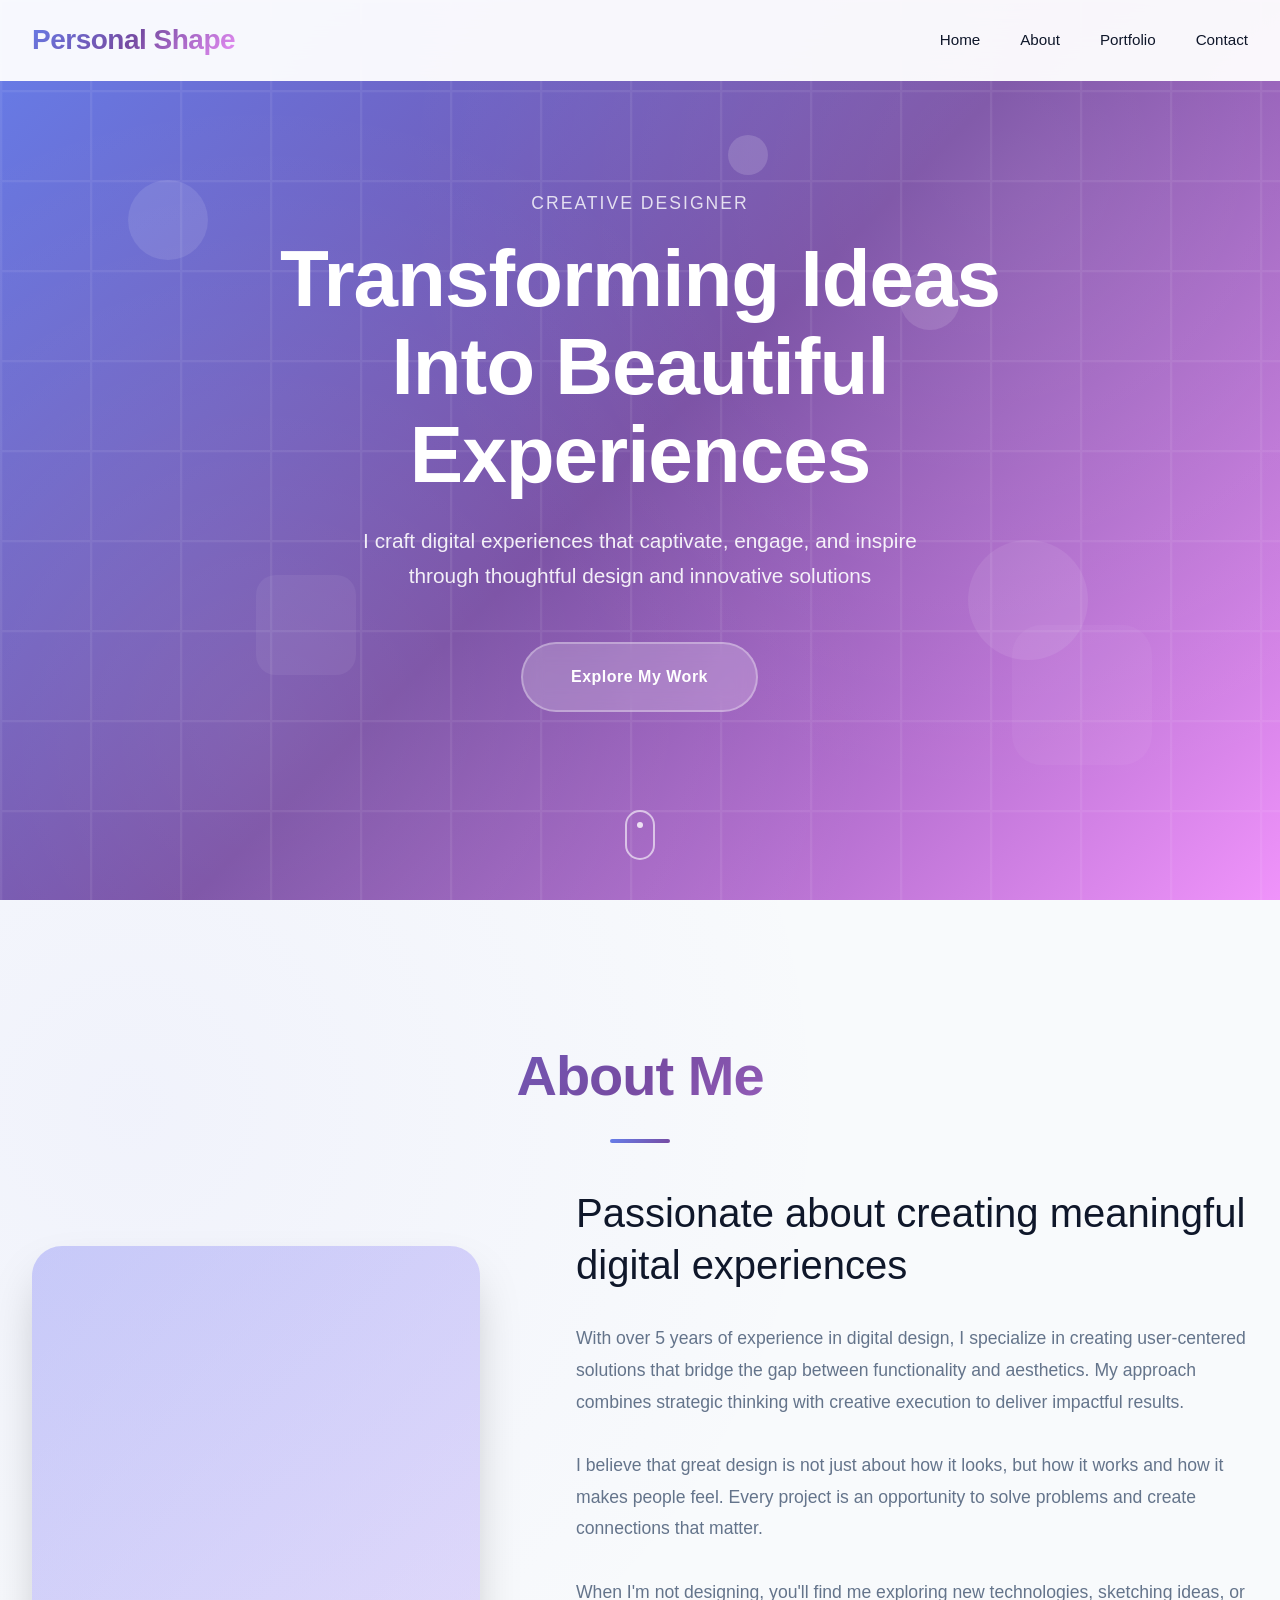
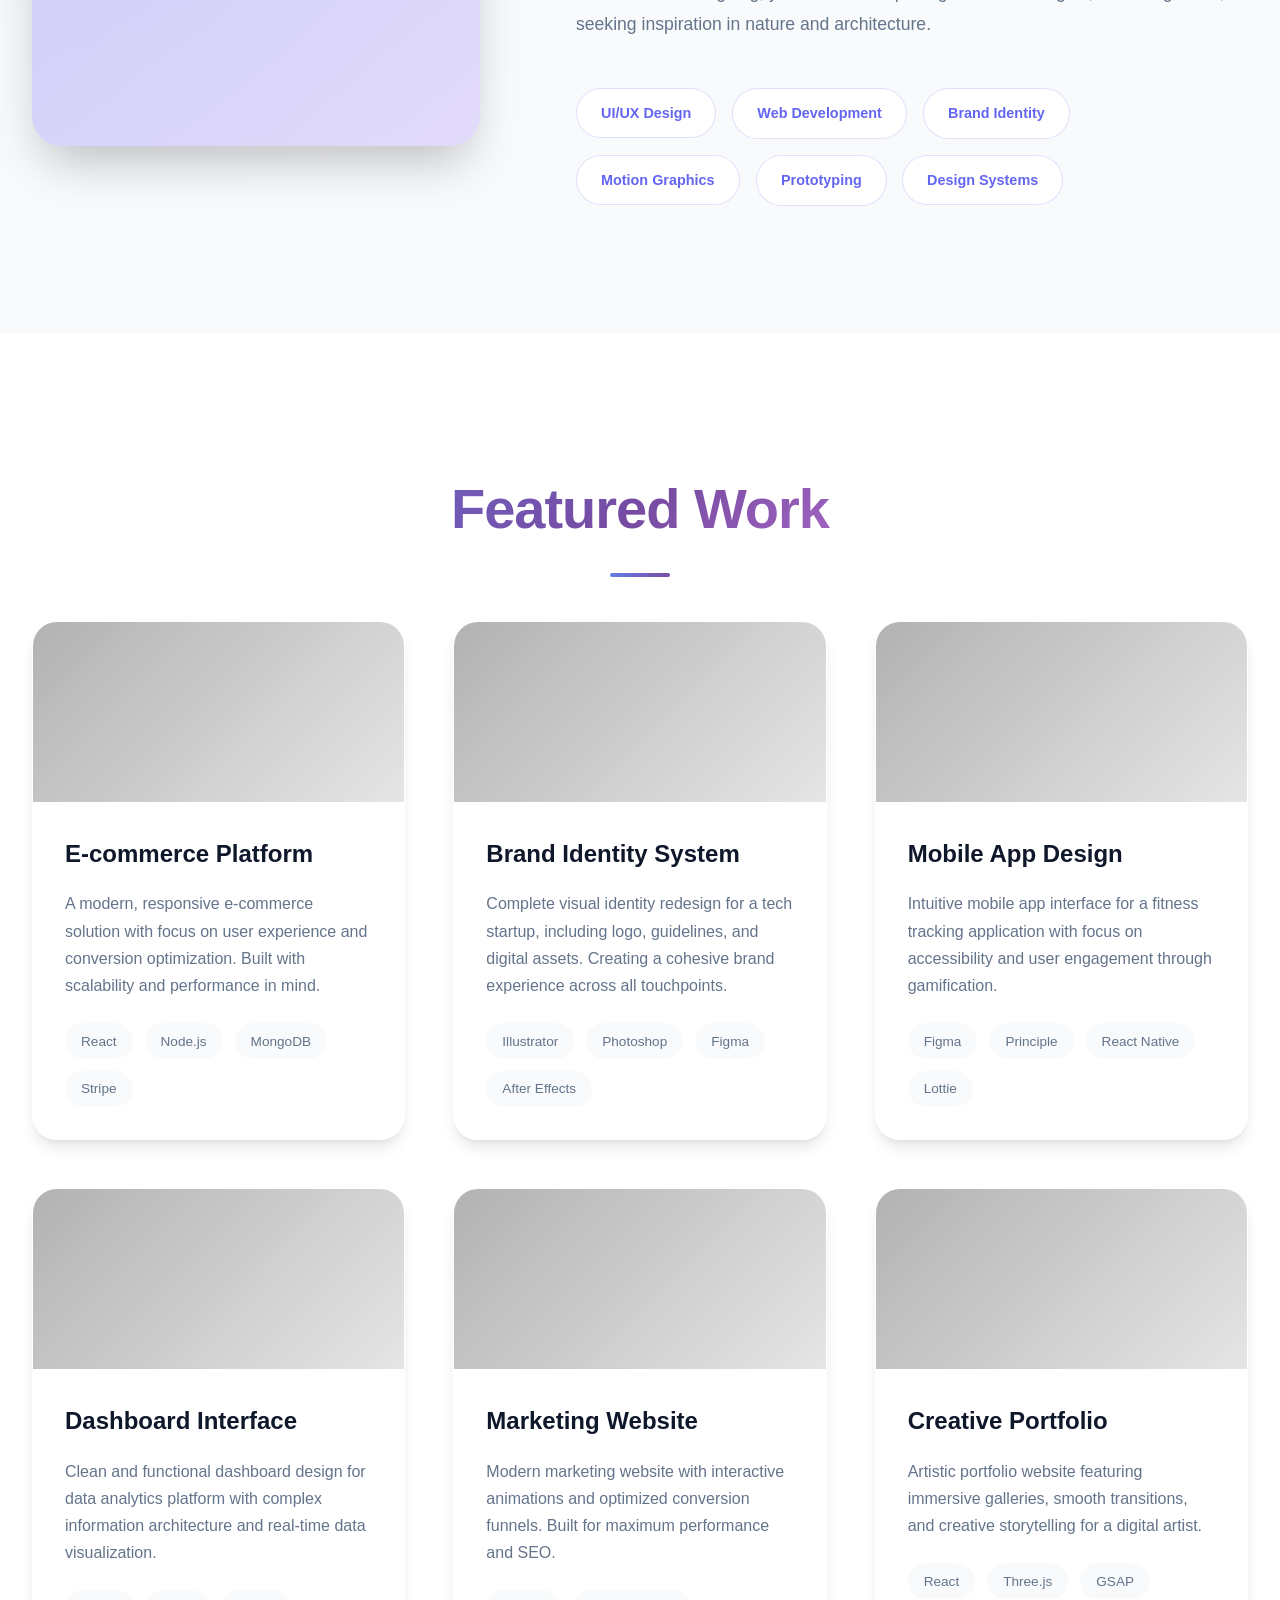
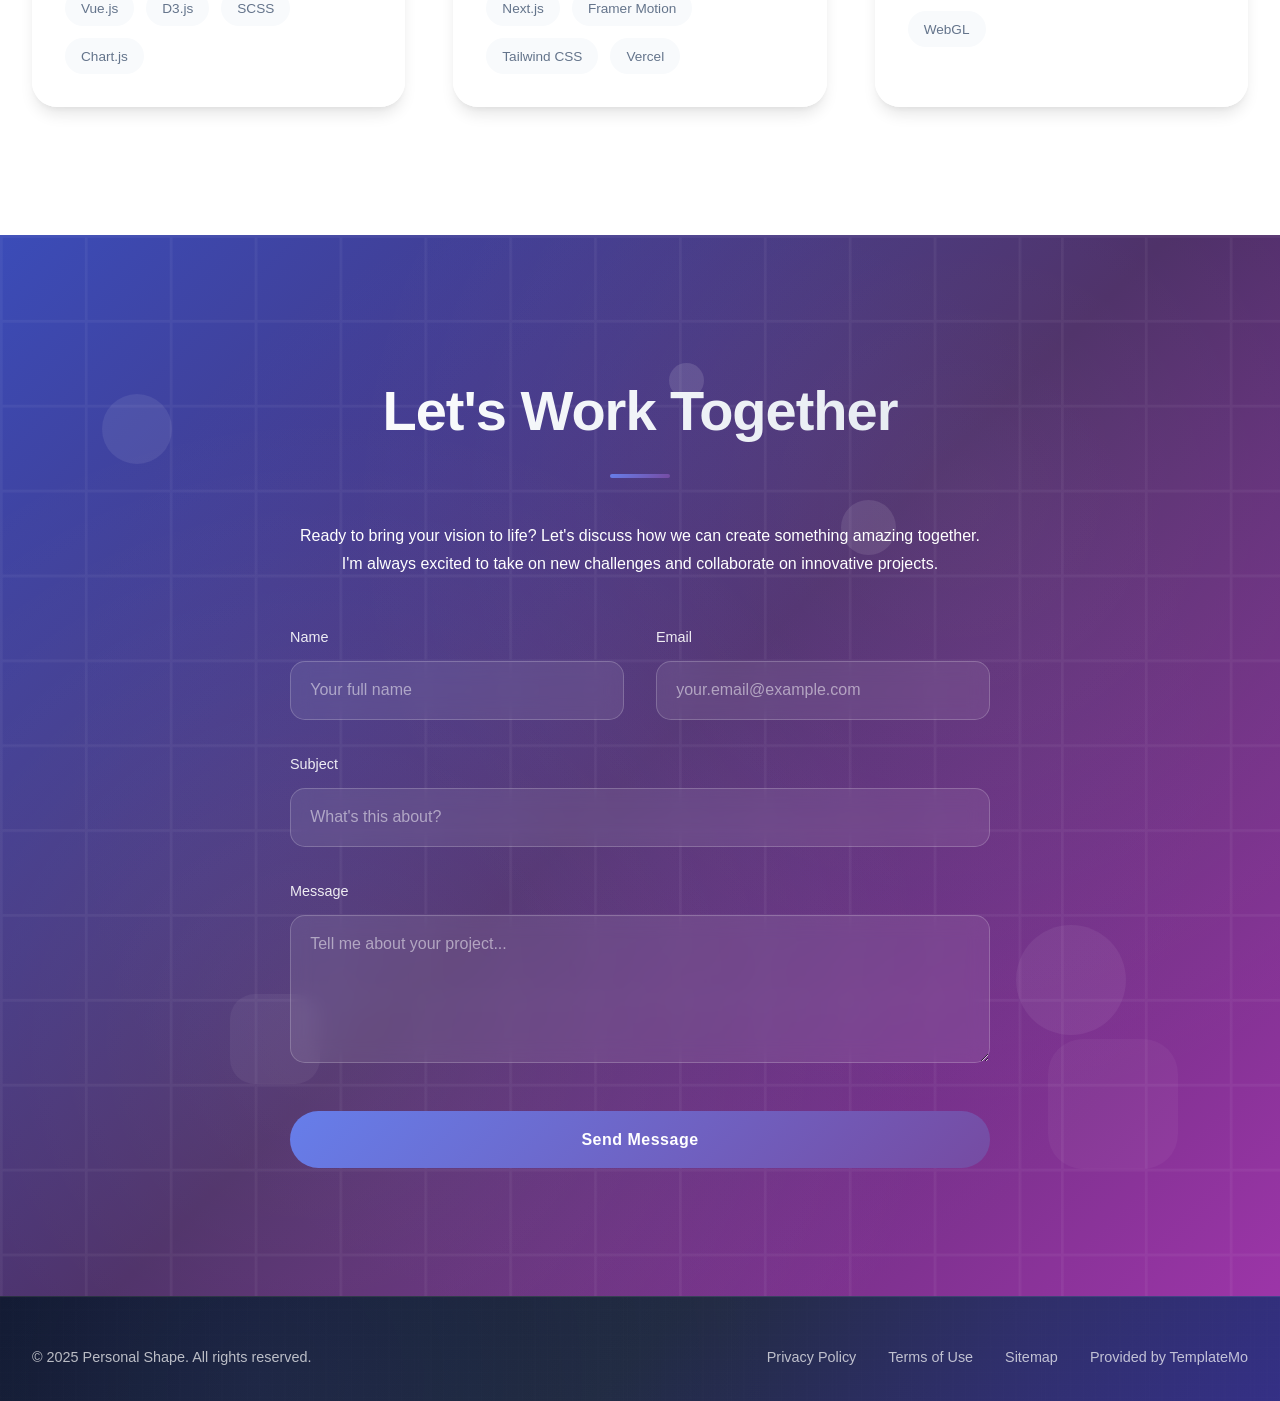
==== index.html @ aa008d59 "Add files via upload" ====
<!DOCTYPE html>
<html lang="en">
<head>
    <meta charset="UTF-8">
    <meta name="viewport" content="width=device-width, initial-scale=1.0">
    <title>Personal Shape - Creative Designer</title>
    <link href="templatemo-personal-style.css" rel="stylesheet">

<!--

TemplateMo 593 personal shape

https://templatemo.com/tm-593-personal-shape

-->
</head>
<body>
    <!-- Navigation -->
    <nav id="navbar">
        <div class="nav-container">
            <div class="logo">Personal Shape</div>
            <ul class="nav-links">
                <li><a href="#home">Home</a></li>
                <li><a href="#about">About</a></li>
                <li><a href="#portfolio">Portfolio</a></li>
                <li><a href="#contact">Contact</a></li>
            </ul>
            <div class="mobile-menu-toggle" id="mobileMenuToggle">
                <div class="hamburger"></div>
                <div class="hamburger"></div>
                <div class="hamburger"></div>
            </div>
        </div>
    </nav>

    <!-- Mobile Menu -->
    <div class="mobile-menu" id="mobileMenu">
        <ul class="mobile-nav-links">
            <li><a href="#home">Home</a></li>
            <li><a href="#about">About</a></li>
            <li><a href="#portfolio">Portfolio</a></li>
            <li><a href="#contact">Contact</a></li>
        </ul>
    </div>

    <!-- Hero Section -->
    <section id="home" class="hero">
        <div class="floating-shapes">
            <div class="shape shape-1"></div>
            <div class="shape shape-2"></div>
            <div class="shape shape-3"></div>
            <div class="shape shape-4"></div>
            <div class="shape shape-5"></div>
            <div class="shape shape-6"></div>
        </div>
        <div class="hero-content">
            <div class="hero-subtitle">Creative Designer</div>
            <h1>Transforming Ideas Into Beautiful Experiences</h1>
            <p class="subtitle">I craft digital experiences that captivate, engage, and inspire through thoughtful design and innovative solutions</p>
            <a href="#portfolio" class="cta-button">Explore My Work</a>
        </div>
        <div class="scroll-indicator" onclick="document.getElementById('about').scrollIntoView()"></div>
    </section>

    <!-- About Section -->
    <section id="about" class="about">
        <div class="container">
            <h2 class="section-title fade-in">About Me</h2>
            <div class="about-content">
                <div class="about-image slide-in-left"></div>
                <div class="about-text slide-in-right">
                    <h3>Passionate about creating meaningful digital experiences</h3>
                    <p>With over 5 years of experience in digital design, I specialize in creating user-centered solutions that bridge the gap between functionality and aesthetics. My approach combines strategic thinking with creative execution to deliver impactful results.</p>
                    <p>I believe that great design is not just about how it looks, but how it works and how it makes people feel. Every project is an opportunity to solve problems and create connections that matter.</p>
                    <p>When I'm not designing, you'll find me exploring new technologies, sketching ideas, or seeking inspiration in nature and architecture.</p>
                    <div class="skills">
                        <span class="skill-tag">UI/UX Design</span>
                        <span class="skill-tag">Web Development</span>
                        <span class="skill-tag">Brand Identity</span>
                        <span class="skill-tag">Motion Graphics</span>
                        <span class="skill-tag">Prototyping</span>
                        <span class="skill-tag">Design Systems</span>
                    </div>
                </div>
            </div>
        </div>
    </section>

    <!-- Portfolio Section -->
    <section id="portfolio" class="portfolio">
        <div class="container">
            <h2 class="section-title fade-in">Featured Work</h2>
            <div class="portfolio-grid">
                <div class="portfolio-item">
                    <div class="portfolio-image"></div>
                    <div class="portfolio-content">
                        <h4>E-commerce Platform</h4>
                        <p>A modern, responsive e-commerce solution with focus on user experience and conversion optimization. Built with scalability and performance in mind.</p>
                        <div class="portfolio-tech">
                            <span class="tech-tag">React</span>
                            <span class="tech-tag">Node.js</span>
                            <span class="tech-tag">MongoDB</span>
                            <span class="tech-tag">Stripe</span>
                        </div>
                    </div>
                </div>
                <div class="portfolio-item">
                    <div class="portfolio-image"></div>
                    <div class="portfolio-content">
                        <h4>Brand Identity System</h4>
                        <p>Complete visual identity redesign for a tech startup, including logo, guidelines, and digital assets. Creating a cohesive brand experience across all touchpoints.</p>
                        <div class="portfolio-tech">
                            <span class="tech-tag">Illustrator</span>
                            <span class="tech-tag">Photoshop</span>
                            <span class="tech-tag">Figma</span>
                            <span class="tech-tag">After Effects</span>
                        </div>
                    </div>
                </div>
                <div class="portfolio-item">
                    <div class="portfolio-image"></div>
                    <div class="portfolio-content">
                        <h4>Mobile App Design</h4>
                        <p>Intuitive mobile app interface for a fitness tracking application with focus on accessibility and user engagement through gamification.</p>
                        <div class="portfolio-tech">
                            <span class="tech-tag">Figma</span>
                            <span class="tech-tag">Principle</span>
                            <span class="tech-tag">React Native</span>
                            <span class="tech-tag">Lottie</span>
                        </div>
                    </div>
                </div>
                <div class="portfolio-item">
                    <div class="portfolio-image"></div>
                    <div class="portfolio-content">
                        <h4>Dashboard Interface</h4>
                        <p>Clean and functional dashboard design for data analytics platform with complex information architecture and real-time data visualization.</p>
                        <div class="portfolio-tech">
                            <span class="tech-tag">Vue.js</span>
                            <span class="tech-tag">D3.js</span>
                            <span class="tech-tag">SCSS</span>
                            <span class="tech-tag">Chart.js</span>
                        </div>
                    </div>
                </div>
                <div class="portfolio-item">
                    <div class="portfolio-image"></div>
                    <div class="portfolio-content">
                        <h4>Marketing Website</h4>
                        <p>Modern marketing website with interactive animations and optimized conversion funnels. Built for maximum performance and SEO.</p>
                        <div class="portfolio-tech">
                            <span class="tech-tag">Next.js</span>
                            <span class="tech-tag">Framer Motion</span>
                            <span class="tech-tag">Tailwind CSS</span>
                            <span class="tech-tag">Vercel</span>
                        </div>
                    </div>
                </div>
                <div class="portfolio-item">
                    <div class="portfolio-image"></div>
                    <div class="portfolio-content">
                        <h4>Creative Portfolio</h4>
                        <p>Artistic portfolio website featuring immersive galleries, smooth transitions, and creative storytelling for a digital artist.</p>
                        <div class="portfolio-tech">
                            <span class="tech-tag">React</span>
                            <span class="tech-tag">Three.js</span>
                            <span class="tech-tag">GSAP</span>
                            <span class="tech-tag">WebGL</span>
                        </div>
                    </div>
                </div>
            </div>
        </div>
    </section>

    <!-- Contact Section -->
    <section id="contact" class="contact">
        <div class="contact-floating-shapes">
            <div class="contact-shape contact-shape-1"></div>
            <div class="contact-shape contact-shape-2"></div>
            <div class="contact-shape contact-shape-3"></div>
            <div class="contact-shape contact-shape-4"></div>
            <div class="contact-shape contact-shape-5"></div>
            <div class="contact-shape contact-shape-6"></div>
        </div>
        <div class="container">
            <div class="contact-content">
                <h2 class="section-title fade-in">Let's Work Together</h2>
                <p class="fade-in">Ready to bring your vision to life? Let's discuss how we can create something amazing together. I'm always excited to take on new challenges and collaborate on innovative projects.</p>
                <form class="contact-form fade-in">
                    <div class="form-row">
                        <div class="form-group">
                            <label for="name">Name</label>
                            <input type="text" id="name" name="name" placeholder="Your full name" required>
                        </div>
                        <div class="form-group">
                            <label for="email">Email</label>
                            <input type="email" id="email" name="email" placeholder="your.email@example.com" required>
                        </div>
                    </div>
                    <div class="form-group">
                        <label for="subject">Subject</label>
                        <input type="text" id="subject" name="subject" placeholder="What's this about?" required>
                    </div>
                    <div class="form-group">
                        <label for="message">Message</label>
                        <textarea id="message" name="message" rows="6" placeholder="Tell me about your project..." required></textarea>
                    </div>
                    <button type="submit" class="submit-btn">Send Message</button>
                </form>
            </div>
        </div>
    </section>

    <!-- Footer -->
    <footer class="footer">
        <div class="container">
            <div class="footer-content">
                <div class="footer-left">
                    <p>&copy; 2025 Personal Shape. All rights reserved.</p>
                </div>
                <div class="footer-right">
                    <a href="#privacy">Privacy Policy</a>
                    <a href="#terms">Terms of Use</a>
                    <a href="#sitemap">Sitemap</a>
                    <a href="https://templatemo.com" target="_blank" rel="noopener nofollow">Provided by TemplateMo</a>
                </div>
            </div>
        </div>
    </footer>

<script src="templatemo-personal-javascripts.js"></script>

</body>
</html>
---- templatemo-personal-style.css ----
/*

TemplateMo 593 personal shape

https://templatemo.com/tm-593-personal-shape

*/

@charset "utf-8";
/* CSS Document */

        * {
            margin: 0;
            padding: 0;
            box-sizing: border-box;
        }

        /* Footer */
        .footer {
            background: linear-gradient(135deg, #0f172a 0%, #1e293b 50%, #312e81 100%);
            color: var(--text-light);
            padding: 3rem 0 2rem;
            border-top: 1px solid rgba(255, 255, 255, 0.1);
            position: relative;
            overflow: hidden;
        }

        .footer::before {
            content: '';
            position: absolute;
            top: 0;
            left: 0;
            right: 0;
            bottom: 0;
            background: url('data:image/svg+xml,<svg xmlns="http://www.w3.org/2000/svg" viewBox="0 0 100 100"><defs><pattern id="footer-grid" width="12" height="12" patternUnits="userSpaceOnUse"><path d="M 12 0 L 0 0 0 12" fill="none" stroke="rgba(255,255,255,0.05)" stroke-width="0.5"/></pattern></defs><rect width="100" height="100" fill="url(%23footer-grid)"/></svg>');
            opacity: 0.4;
        }

        .footer::after {
            content: '';
            position: absolute;
            top: 0;
            left: 0;
            right: 0;
            bottom: 0;
            background: radial-gradient(circle at 20% 80%, rgba(99, 102, 241, 0.1) 0%, transparent 50%),
                        radial-gradient(circle at 80% 20%, rgba(139, 92, 246, 0.08) 0%, transparent 50%);
        }

        .footer-content {
            display: flex;
            justify-content: space-between;
            align-items: center;
            flex-wrap: wrap;
            gap: 1rem;
            position: relative;
            z-index: 2;
        }

        .footer-left p {
            color: rgba(255, 255, 255, 0.7);
            font-size: 0.9rem;
            margin: 0;
        }

        .footer-right {
            display: flex;
            gap: 2rem;
            flex-wrap: wrap;
        }

        .footer-right a {
            color: rgba(255, 255, 255, 0.7);
            text-decoration: none;
            font-size: 0.9rem;
            transition: all 0.3s ease;
            position: relative;
        }

        .footer-right a:hover {
            color: var(--text-light);
            transform: translateY(-1px);
        }

        .footer-right a::after {
            content: '';
            position: absolute;
            width: 0;
            height: 1px;
            bottom: -3px;
            left: 0;
            background: var(--primary-color);
            transition: width 0.3s ease;
        }

        .footer-right a:hover::after {
            width: 100%;
        }

        /* Footer Mobile Responsiveness */
        @media (max-width: 768px) {
            .footer-content {
                flex-direction: column;
                text-align: center;
                gap: 1.5rem;
            }

            .footer-right {
                justify-content: center;
                gap: 1.5rem;
            }

            .footer-right a {
                font-size: 0.85rem;
            }
        }

        @media (max-width: 480px) {
            .footer-right {
                flex-direction: column;
                gap: 1rem;
            }
        }

        :root {
            --primary-color: #6366f1;
            --secondary-color: #8b5cf6;
            --accent-color: #f59e0b;
            --accent-pink: #ec4899;
            --accent-cyan: #06b6d4;
            --text-primary: #0f172a;
            --text-secondary: #64748b;
            --text-light: #ffffff;
            --bg-primary: #ffffff;
            --bg-secondary: #f8fafc;
            --bg-dark: #0f172a;
            --bg-card: rgba(255, 255, 255, 0.95);
            --gradient-primary: linear-gradient(135deg, #667eea 0%, #764ba2 100%);
            --gradient-secondary: linear-gradient(135deg, #f093fb 0%, #f5576c 100%);
            --gradient-tertiary: linear-gradient(135deg, #4facfe 0%, #00f2fe 100%);
            --gradient-elegant: linear-gradient(135deg, #667eea 0%, #764ba2 50%, #f093fb 100%);
            --shadow-sm: 0 1px 2px 0 rgba(0, 0, 0, 0.05);
            --shadow-md: 0 4px 6px -1px rgba(0, 0, 0, 0.1), 0 2px 4px -1px rgba(0, 0, 0, 0.06);
            --shadow-lg: 0 10px 15px -3px rgba(0, 0, 0, 0.1), 0 4px 6px -2px rgba(0, 0, 0, 0.05);
            --shadow-xl: 0 20px 25px -5px rgba(0, 0, 0, 0.1), 0 10px 10px -5px rgba(0, 0, 0, 0.04);
            --shadow-2xl: 0 25px 50px -12px rgba(0, 0, 0, 0.25);
            --glass: rgba(255, 255, 255, 0.15);
            --glass-border: rgba(255, 255, 255, 0.2);
        }

        body {
            font-family: 'Segoe UI', 'Roboto', 'Helvetica Neue', 'Arial', sans-serif;
            line-height: 1.7;
            color: var(--text-primary);
            scroll-behavior: smooth;
            overflow-x: hidden;
            background: var(--bg-primary);
        }

        /* Navigation */
        nav {
            position: fixed;
            top: 0;
            width: 100%;
            background: rgba(255, 255, 255, 0.95);
            backdrop-filter: blur(20px);
            z-index: 1000;
            padding: 1rem 0;
            transition: all 0.4s cubic-bezier(0.4, 0, 0.2, 1);
            border-bottom: 1px solid rgba(255, 255, 255, 0.1);
        }

        nav.scrolled {
            background: rgba(255, 255, 255, 0.98);
            box-shadow: var(--shadow-lg);
            padding: 0.75rem 0;
        }

        .nav-container {
            max-width: 1400px;
            margin: 0 auto;
            padding: 0 2rem;
            display: flex;
            justify-content: space-between;
            align-items: center;
        }

        .logo {
            font-family: 'Segoe UI', 'Roboto', 'Helvetica Neue', 'Arial', sans-serif;
            font-size: 1.75rem;
            font-weight: 700;
            background: var(--gradient-elegant);
            -webkit-background-clip: text;
            background-clip: text;
            -webkit-text-fill-color: transparent;
            letter-spacing: -0.5px;
        }

        .nav-links {
            display: flex;
            list-style: none;
            gap: 2.5rem;
            align-items: center;
        }

        .nav-links a {
            text-decoration: none;
            color: var(--text-primary);
            font-weight: 500;
            font-size: 0.95rem;
            transition: all 0.3s cubic-bezier(0.4, 0, 0.2, 1);
            position: relative;
            padding: 0.5rem 0;
        }

        .nav-links a:hover {
            color: var(--primary-color);
            transform: translateY(-1px);
        }

        .nav-links a::after {
            content: '';
            position: absolute;
            width: 0;
            height: 2px;
            bottom: 0;
            left: 50%;
            background: var(--gradient-primary);
            transition: all 0.3s cubic-bezier(0.4, 0, 0.2, 1);
            transform: translateX(-50%);
            border-radius: 1px;
        }

        .nav-links a:hover::after {
            width: 100%;
        }

        /* Mobile Menu */
        .mobile-menu-toggle {
            display: none;
            flex-direction: column;
            cursor: pointer;
            padding: 0.5rem;
            z-index: 1001;
        }

        .hamburger {
            width: 25px;
            height: 3px;
            background: var(--text-primary);
            margin: 3px 0;
            transition: all 0.3s ease;
            border-radius: 1px;
        }

        .mobile-menu-toggle.active .hamburger:nth-child(1) {
            transform: rotate(-45deg) translate(-5px, 6px);
        }

        .mobile-menu-toggle.active .hamburger:nth-child(2) {
            opacity: 0;
        }

        .mobile-menu-toggle.active .hamburger:nth-child(3) {
            transform: rotate(45deg) translate(-5px, -6px);
        }

        .mobile-menu {
            position: fixed;
            top: 0;
            right: -100%;
            width: 100%;
            height: 100vh;
            background: rgba(15, 23, 42, 0.98);
            backdrop-filter: blur(20px);
            display: flex;
            flex-direction: column;
            justify-content: center;
            align-items: center;
            transition: right 0.4s cubic-bezier(0.4, 0, 0.2, 1);
            z-index: 999;
        }

        .mobile-menu.active {
            right: 0;
        }

        .mobile-nav-links {
            list-style: none;
            text-align: center;
        }

        .mobile-nav-links li {
            margin: 2rem 0;
            opacity: 0;
            transform: translateY(30px);
            transition: all 0.4s cubic-bezier(0.4, 0, 0.2, 1);
        }

        .mobile-menu.active .mobile-nav-links li {
            opacity: 1;
            transform: translateY(0);
        }

        .mobile-menu.active .mobile-nav-links li:nth-child(1) { transition-delay: 0.1s; }
        .mobile-menu.active .mobile-nav-links li:nth-child(2) { transition-delay: 0.2s; }
        .mobile-menu.active .mobile-nav-links li:nth-child(3) { transition-delay: 0.3s; }
        .mobile-menu.active .mobile-nav-links li:nth-child(4) { transition-delay: 0.4s; }

        .mobile-nav-links a {
            font-family: 'Segoe UI', 'Roboto', 'Helvetica Neue', 'Arial', sans-serif;
            font-size: 2.5rem;
            font-weight: 500;
            color: var(--text-light);
            text-decoration: none;
            transition: all 0.3s ease;
            background: var(--gradient-elegant);
            -webkit-background-clip: text;
            background-clip: text;
            -webkit-text-fill-color: transparent;
        }

        .mobile-nav-links a:hover {
            transform: scale(1.05);
        }

        /* Hero Section */
        .hero {
            height: 100vh;
            display: flex;
            align-items: center;
            justify-content: center;
            background: var(--gradient-elegant);
            position: relative;
            overflow: hidden;
        }

        .hero::before {
            content: '';
            position: absolute;
            top: 0;
            left: 0;
            right: 0;
            bottom: 0;
            background: url('data:image/svg+xml,<svg xmlns="http://www.w3.org/2000/svg" viewBox="0 0 100 100"><defs><pattern id="grid" width="10" height="10" patternUnits="userSpaceOnUse"><path d="M 10 0 L 0 0 0 10" fill="none" stroke="rgba(255,255,255,0.1)" stroke-width="0.5"/></pattern></defs><rect width="100" height="100" fill="url(%23grid)"/></svg>');
            animation: float 25s ease-in-out infinite;
            opacity: 0.7;
        }

        .hero::after {
            content: '';
            position: absolute;
            top: 0;
            left: 0;
            right: 0;
            bottom: 0;
            background: radial-gradient(circle at 20% 80%, rgba(255, 255, 255, 0.1) 0%, transparent 50%),
                        radial-gradient(circle at 80% 20%, rgba(255, 255, 255, 0.1) 0%, transparent 50%);
            animation: pulse 4s ease-in-out infinite alternate;
        }

        /* Floating Shapes */
        .floating-shapes {
            position: absolute;
            top: 0;
            left: 0;
            width: 100%;
            height: 100%;
            pointer-events: none;
            z-index: 1;
        }

        .shape {
            position: absolute;
            background: rgba(255, 255, 255, 0.1);
            border-radius: 50%;
        }

        .shape-1 {
            width: 80px;
            height: 80px;
            top: 20%;
            left: 10%;
            animation: floatShape1 20s ease-in-out infinite;
        }

        .shape-2 {
            width: 120px;
            height: 120px;
            top: 60%;
            right: 15%;
            background: rgba(255, 255, 255, 0.08);
            animation: floatShape2 25s ease-in-out infinite reverse;
        }

        .shape-3 {
            width: 60px;
            height: 60px;
            top: 30%;
            right: 25%;
            background: rgba(255, 255, 255, 0.12);
            animation: floatShape3 18s ease-in-out infinite;
        }

        .shape-4 {
            width: 100px;
            height: 100px;
            bottom: 25%;
            left: 20%;
            background: rgba(255, 255, 255, 0.06);
            border-radius: 20px;
            animation: floatShape4 22s ease-in-out infinite;
        }

        .shape-5 {
            width: 40px;
            height: 40px;
            top: 15%;
            right: 40%;
            background: rgba(255, 255, 255, 0.15);
            animation: floatShape5 16s ease-in-out infinite reverse;
        }

        .shape-6 {
            width: 140px;
            height: 140px;
            bottom: 15%;
            right: 10%;
            background: rgba(255, 255, 255, 0.04);
            border-radius: 30px;
            animation: floatShape6 28s ease-in-out infinite;
        }

        @keyframes floatShape1 {
            0%, 100% { transform: translateY(0px) translateX(0px) rotate(0deg); }
            25% { transform: translateY(-30px) translateX(20px) rotate(90deg); }
            50% { transform: translateY(-15px) translateX(-10px) rotate(180deg); }
            75% { transform: translateY(-40px) translateX(15px) rotate(270deg); }
        }

        @keyframes floatShape2 {
            0%, 100% { transform: translateY(0px) translateX(0px) scale(1); }
            33% { transform: translateY(25px) translateX(-20px) scale(1.1); }
            66% { transform: translateY(-20px) translateX(25px) scale(0.9); }
        }

        @keyframes floatShape3 {
            0%, 100% { transform: translateY(0px) translateX(0px) rotate(0deg); }
            50% { transform: translateY(-25px) translateX(-30px) rotate(180deg); }
        }

        @keyframes floatShape4 {
            0%, 100% { transform: translateY(0px) translateX(0px) rotate(0deg); }
            25% { transform: translateY(20px) translateX(-15px) rotate(45deg); }
            50% { transform: translateY(-10px) translateX(30px) rotate(90deg); }
            75% { transform: translateY(15px) translateX(-20px) rotate(135deg); }
        }

        @keyframes floatShape5 {
            0%, 100% { transform: translateY(0px) translateX(0px) scale(1); }
            50% { transform: translateY(-35px) translateX(20px) scale(1.2); }
        }

        @keyframes floatShape6 {
            0%, 100% { transform: translateY(0px) translateX(0px) rotate(0deg); }
            33% { transform: translateY(-15px) translateX(10px) rotate(60deg); }
            66% { transform: translateY(10px) translateX(-25px) rotate(120deg); }
        }

        @keyframes float {
            0%, 100% { transform: translateY(0px) rotate(0deg); }
            50% { transform: translateY(-20px) rotate(1deg); }
        }

        @keyframes pulse {
            0% { opacity: 0.5; }
            100% { opacity: 0.8; }
        }

        .hero-content {
            text-align: center;
            color: var(--text-light);
            z-index: 2;
            position: relative;
            max-width: 900px;
            padding: 0 2rem;
        }

        .hero-subtitle {
            font-size: 1.1rem;
            font-weight: 500;
            letter-spacing: 2px;
            text-transform: uppercase;
            opacity: 0;
            transform: translateY(30px);
            animation: fadeInUp 1s ease 0.2s forwards;
            margin-bottom: 1rem;
            color: rgba(255, 255, 255, 0.8);
        }

        .hero h1 {
            font-family: 'Segoe UI', 'Roboto', 'Helvetica Neue', 'Arial', sans-serif;
            font-size: 5rem;
            font-weight: 700;
            margin-bottom: 1.5rem;
            opacity: 0;
            transform: translateY(30px);
            animation: fadeInUp 1s ease 0.4s forwards;
            line-height: 1.1;
            letter-spacing: -1px;
        }

        .hero .subtitle {
            font-size: 1.3rem;
            margin-bottom: 3rem;
            opacity: 0;
            transform: translateY(30px);
            animation: fadeInUp 1s ease 0.6s forwards;
            color: rgba(255, 255, 255, 0.9);
            font-weight: 400;
            max-width: 600px;
            margin-left: auto;
            margin-right: auto;
        }

        .cta-button {
            display: inline-block;
            padding: 1.2rem 3rem;
            background: rgba(255, 255, 255, 0.2);
            color: var(--text-light);
            text-decoration: none;
            border-radius: 50px;
            font-weight: 600;
            font-size: 1rem;
            transform: translateY(30px);
            opacity: 0;
            animation: fadeInUp 1s ease 0.8s forwards;
            transition: all 0.4s cubic-bezier(0.4, 0, 0.2, 1);
            border: 2px solid rgba(255, 255, 255, 0.3);
            backdrop-filter: blur(10px);
            letter-spacing: 0.5px;
        }

        .cta-button:hover {
            transform: translateY(-3px);
            background: rgba(255, 255, 255, 0.25);
            box-shadow: 0 20px 40px rgba(0, 0, 0, 0.2);
            border-color: rgba(255, 255, 255, 0.4);
        }

        @keyframes fadeInUp {
            to {
                opacity: 1;
                transform: translateY(0);
            }
        }

        /* Scroll Indicator */
        .scroll-indicator {
            position: absolute;
            bottom: 40px;
            left: 50%;
            transform: translateX(-50%);
            width: 30px;
            height: 50px;
            border: 2px solid rgba(255, 255, 255, 0.6);
            border-radius: 25px;
            cursor: pointer;
            transition: all 0.3s ease;
        }

        .scroll-indicator:hover {
            border-color: rgba(255, 255, 255, 0.9);
        }

        .scroll-indicator::before {
            content: '';
            position: absolute;
            top: 10px;
            left: 50%;
            width: 6px;
            height: 6px;
            background: rgba(255, 255, 255, 0.8);
            border-radius: 50%;
            transform: translateX(-50%);
            animation: scroll 2s infinite;
        }

        @keyframes scroll {
            0% { transform: translateX(-50%) translateY(0); opacity: 1; }
            100% { transform: translateX(-50%) translateY(20px); opacity: 0; }
        }

        /* Section Styles */
        section {
            padding: 8rem 0;
        }

        .container {
            max-width: 1400px;
            margin: 0 auto;
            padding: 0 2rem;
        }

        .section-title {
            text-align: center;
            font-family: 'Segoe UI', 'Roboto', 'Helvetica Neue', 'Arial', sans-serif;
            font-size: 3.5rem;
            font-weight: 600;
            margin-bottom: 4rem;
            background: var(--gradient-elegant);
            -webkit-background-clip: text;
            background-clip: text;
            -webkit-text-fill-color: transparent;
            letter-spacing: -1px;
            position: relative;
        }

        .section-title::after {
            content: '';
            position: absolute;
            width: 60px;
            height: 4px;
            background: var(--gradient-primary);
            bottom: -20px;
            left: 50%;
            transform: translateX(-50%);
            border-radius: 2px;
        }

        /* About Section */
        .about {
            background: var(--bg-secondary);
            position: relative;
        }

        .about::before {
            content: '';
            position: absolute;
            top: 0;
            left: 0;
            right: 0;
            bottom: 0;
            background: radial-gradient(circle at 10% 20%, rgba(99, 102, 241, 0.05) 0%, transparent 50%);
        }

        .about-content {
            display: grid;

            grid-template-columns: 1fr 1.5fr;
            gap: 6rem;
            align-items: center;
            position: relative;
        }

        .about-image {
            width: 100%;
            height: 500px;
            background: url('images/smiling-girl-computer-desktop.jpg') center/cover;
            border-radius: 30px;
            position: relative;
            overflow: hidden;
            box-shadow: var(--shadow-2xl);
            transform: rotate(-2deg);
            transition: transform 0.4s ease;
        }

        .about-image:hover {
            transform: rotate(0deg) scale(1.02);
        }

        .about-image::before {
            content: '';
            position: absolute;
            top: 0;
            left: 0;
            right: 0;
            bottom: 0;
            background: linear-gradient(135deg, rgba(99, 102, 241, 0.3) 0%, rgba(139, 92, 246, 0.2) 100%);
            transition: opacity 0.3s ease;
        }

        .about-image:hover::before {
            opacity: 0.7;
        }

        .about-image::after {

        }

        .about-text h3 {
            font-family: 'Segoe UI', 'Roboto', 'Helvetica Neue', 'Arial', sans-serif;
            font-size: 2.5rem;
            margin-bottom: 2rem;
            color: var(--text-primary);
            font-weight: 500;
            line-height: 1.3;
        }

        .about-text p {
            font-size: 1.1rem;
            color: var(--text-secondary);
            margin-bottom: 2rem;
            line-height: 1.8;
        }

        .skills {
            display: flex;
            gap: 1rem;
            flex-wrap: wrap;
            margin-top: 3rem;
        }

        .skill-tag {
            padding: 0.75rem 1.5rem;
            background: var(--bg-card);
            color: var(--primary-color);
            border-radius: 30px;
            font-size: 0.9rem;
            font-weight: 600;
            border: 1px solid rgba(99, 102, 241, 0.2);
            transition: all 0.3s ease;
            backdrop-filter: blur(10px);
        }

        .skill-tag:hover {
            background: var(--primary-color);
            color: var(--text-light);
            transform: translateY(-2px);
            box-shadow: var(--shadow-lg);
        }

        /* Portfolio Section */
        .portfolio {
            background: var(--bg-primary);
        }

        .portfolio-grid {
            display: grid;
            grid-template-columns: repeat(3, 1fr);
            gap: 3rem;
            margin-top: 2rem;
        }

        .portfolio-item {
            background: var(--bg-card);
            border-radius: 25px;
            overflow: hidden;
            box-shadow: var(--shadow-lg);
            transition: all 0.4s cubic-bezier(0.4, 0, 0.2, 1);
            transform: translateY(20px);
            opacity: 0;
            border: 1px solid rgba(255, 255, 255, 0.2);
            backdrop-filter: blur(10px);
        }

        .portfolio-item.animate {
            transform: translateY(0);
            opacity: 1;
        }

        .portfolio-item:hover {
            transform: translateY(-15px);
            box-shadow: var(--shadow-2xl);
        }

        .portfolio-image {
            width: 100%;
            height: 180px;
            background: var(--gradient-primary);
            position: relative;
            overflow: hidden;
            background-size: cover;
            background-position: center;
        }

        .portfolio-item:nth-child(1) .portfolio-image {
            background-image: url('images/working-business-women.jpg');
        }

        .portfolio-item:nth-child(2) .portfolio-image {
            background-image: url('images/computer-desk-stickers.jpg');
        }

        .portfolio-item:nth-child(3) .portfolio-image {
            background-image: url('images/curved-display-pinky-girl.jpg');
        }

        .portfolio-item:nth-child(4) .portfolio-image {
            background-image: url('images/dashboard-interfaces-transparent-displays.jpg');
        }

        .portfolio-item:nth-child(5) .portfolio-image {
            background-image: url('images/marketing-strategy-women.jpg');
        }

        .portfolio-item:nth-child(6) .portfolio-image {
            background-image: url('images/portfolio-website-girl.jpg');
        }

        .portfolio-image::before {
            content: '';
            position: absolute;
            top: 0;
            left: 0;
            right: 0;
            bottom: 0;
            background: linear-gradient(135deg, rgba(0, 0, 0, 0.3) 0%, rgba(0, 0, 0, 0.1) 100%);
            transition: all 0.3s ease;
        }

        .portfolio-item:hover .portfolio-image::before {
            background: linear-gradient(135deg, rgba(99, 102, 241, 0.4) 0%, rgba(139, 92, 246, 0.3) 100%);
        }

        .portfolio-content {
            padding: 2rem;
        }

        .portfolio-content h4 {
            font-family: 'Segoe UI', 'Roboto', 'Helvetica Neue', 'Arial', sans-serif;
            font-size: 1.5rem;
            margin-bottom: 1rem;
            color: var(--text-primary);
            font-weight: 600;
        }

        .portfolio-content p {
            color: var(--text-secondary);
            margin-bottom: 1.5rem;
            line-height: 1.7;
        }

        .portfolio-tech {
            display: flex;
            gap: 0.75rem;
            flex-wrap: wrap;
        }

        .tech-tag {
            padding: 0.4rem 1rem;
            background: var(--bg-secondary);
            color: var(--text-secondary);
            border-radius: 20px;
            font-size: 0.85rem;
            font-weight: 500;
            transition: all 0.3s ease;
        }

        .tech-tag:hover {
            background: var(--primary-color);
            color: var(--text-light);
        }

        /* Contact Section */
        .contact {
            background: linear-gradient(135deg, #3b4cb8 0%, #4a2c65 50%, #9c35a8 100%);
            color: var(--text-light);
            position: relative;
            overflow: hidden;
        }

        .contact::before {
            content: '';
            position: absolute;
            top: 0;
            left: 0;
            right: 0;
            bottom: 0;
            background: url('data:image/svg+xml,<svg xmlns="http://www.w3.org/2000/svg" viewBox="0 0 100 100"><defs><pattern id="contact-grid" width="8" height="8" patternUnits="userSpaceOnUse"><path d="M 8 0 L 0 0 0 8" fill="none" stroke="rgba(255,255,255,0.08)" stroke-width="0.5"/></pattern></defs><rect width="100" height="100" fill="url(%23contact-grid)"/></svg>');
            animation: contactFloat 30s ease-in-out infinite;
            opacity: 0.6;
        }

        .contact::after {
            content: '';
            position: absolute;
            top: 0;
            left: 0;
            right: 0;
            bottom: 0;
            background: radial-gradient(circle at 25% 75%, rgba(255, 255, 255, 0.08) 0%, transparent 50%),
                        radial-gradient(circle at 75% 25%, rgba(255, 255, 255, 0.06) 0%, transparent 50%),
                        radial-gradient(circle at 50% 50%, rgba(139, 92, 246, 0.1) 0%, transparent 70%);
            animation: contactPulse 6s ease-in-out infinite alternate;
        }

        /* Contact Floating Shapes */
        .contact-floating-shapes {
            position: absolute;
            top: 0;
            left: 0;
            width: 100%;
            height: 100%;
            pointer-events: none;
            z-index: 1;
        }

        .contact-shape {
            position: absolute;
            background: rgba(255, 255, 255, 0.08);
            border-radius: 50%;
        }

        .contact-shape-1 {
            width: 70px;
            height: 70px;
            top: 15%;
            left: 8%;
            animation: contactFloatShape1 24s ease-in-out infinite;
        }

        .contact-shape-2 {
            width: 110px;
            height: 110px;
            top: 65%;
            right: 12%;
            background: rgba(255, 255, 255, 0.06);
            animation: contactFloatShape2 28s ease-in-out infinite reverse;
        }

        .contact-shape-3 {
            width: 55px;
            height: 55px;
            top: 25%;
            right: 30%;
            background: rgba(255, 255, 255, 0.1);
            animation: contactFloatShape3 20s ease-in-out infinite;
        }

        .contact-shape-4 {
            width: 90px;
            height: 90px;
            bottom: 20%;
            left: 18%;
            background: rgba(255, 255, 255, 0.05);
            border-radius: 25px;
            animation: contactFloatShape4 26s ease-in-out infinite;
        }

        .contact-shape-5 {
            width: 35px;
            height: 35px;
            top: 12%;
            right: 45%;
            background: rgba(255, 255, 255, 0.12);
            animation: contactFloatShape5 18s ease-in-out infinite reverse;
        }

        .contact-shape-6 {
            width: 130px;
            height: 130px;
            bottom: 12%;
            right: 8%;
            background: rgba(255, 255, 255, 0.04);
            border-radius: 35px;
            animation: contactFloatShape6 32s ease-in-out infinite;
        }

        @keyframes contactFloatShape1 {
            0%, 100% { transform: translateY(0px) translateX(0px) rotate(0deg); }
            25% { transform: translateY(-25px) translateX(15px) rotate(90deg); }
            50% { transform: translateY(-10px) translateX(-8px) rotate(180deg); }
            75% { transform: translateY(-35px) translateX(12px) rotate(270deg); }
        }

        @keyframes contactFloatShape2 {
            0%, 100% { transform: translateY(0px) translateX(0px) scale(1); }
            33% { transform: translateY(20px) translateX(-15px) scale(1.05); }
            66% { transform: translateY(-15px) translateX(20px) scale(0.95); }
        }

        @keyframes contactFloatShape3 {
            0%, 100% { transform: translateY(0px) translateX(0px) rotate(0deg); }
            50% { transform: translateY(-20px) translateX(-25px) rotate(180deg); }
        }

        @keyframes contactFloatShape4 {
            0%, 100% { transform: translateY(0px) translateX(0px) rotate(0deg); }
            25% { transform: translateY(15px) translateX(-12px) rotate(30deg); }
            50% { transform: translateY(-8px) translateX(25px) rotate(60deg); }
            75% { transform: translateY(12px) translateX(-18px) rotate(90deg); }
        }

        @keyframes contactFloatShape5 {
            0%, 100% { transform: translateY(0px) translateX(0px) scale(1); }
            50% { transform: translateY(-30px) translateX(15px) scale(1.15); }
        }

        @keyframes contactFloatShape6 {
            0%, 100% { transform: translateY(0px) translateX(0px) rotate(0deg); }
            33% { transform: translateY(-12px) translateX(8px) rotate(45deg); }
            66% { transform: translateY(8px) translateX(-20px) rotate(90deg); }
        }

        @keyframes contactFloat {
            0%, 100% { transform: translateY(0px) rotate(0deg); }
            33% { transform: translateY(-15px) rotate(0.5deg); }
            66% { transform: translateY(-10px) rotate(-0.5deg); }
        }

        @keyframes contactPulse {
            0% { opacity: 0.4; }
            100% { opacity: 0.7; }
        }

        .contact-content {
            text-align: center;
            max-width: 700px;
            margin: 0 auto;
            position: relative;
            z-index: 10;
        }

        .contact .section-title {
            color: var(--text-light);
            background: linear-gradient(135deg, #ffffff 0%, #e2e8f0 100%);
            -webkit-background-clip: text;
            background-clip: text;
            -webkit-text-fill-color: transparent;
        }

        .contact-form {
            display: grid;
            gap: 2rem;
            margin-top: 3rem;
        }

        .form-row {
            display: grid;
            grid-template-columns: 1fr 1fr;
            gap: 2rem;
        }

        .form-group {
            display: grid;
            gap: 0.75rem;
            text-align: left;
        }

        .form-group label {
            font-weight: 500;
            color: rgba(255, 255, 255, 0.9);
            font-size: 0.9rem;
        }

        .form-group input,
        .form-group textarea {
            padding: 1.2rem;
            border: 1px solid rgba(255, 255, 255, 0.2);
            border-radius: 15px;
            background: rgba(255, 255, 255, 0.08);
            color: var(--text-light);
            font-family: 'Segoe UI', 'Roboto', 'Helvetica Neue', 'Arial', sans-serif;
            font-size: 1rem;
            font-weight: 400;
            transition: all 0.3s cubic-bezier(0.4, 0, 0.2, 1);
            backdrop-filter: blur(10px);
            resize: vertical;
        }

        .form-group input:focus,
        .form-group textarea:focus {
            outline: none;
            background: rgba(255, 255, 255, 0.12);
            border-color: var(--primary-color);
            box-shadow: 0 0 0 3px rgba(99, 102, 241, 0.1);
        }

        .form-group input::placeholder,
        .form-group textarea::placeholder {
            color: rgba(255, 255, 255, 0.5);
        }

        .submit-btn {
            padding: 1.2rem 3rem;
            background: var(--gradient-primary);
            color: var(--text-light);
            border: none;
            border-radius: 50px;
            font-size: 1rem;
            font-weight: 600;
            cursor: pointer;
            transition: all 0.4s cubic-bezier(0.4, 0, 0.2, 1);
            margin-top: 1rem;
            letter-spacing: 0.5px;
        }

        .submit-btn:hover {
            transform: translateY(-3px);
            box-shadow: 0 20px 40px rgba(99, 102, 241, 0.3);
        }

        /* Animation Classes */
        .fade-in {
            opacity: 0;
            transform: translateY(40px);
            transition: all 0.8s cubic-bezier(0.4, 0, 0.2, 1);
        }

        .fade-in.animate {
            opacity: 1;
            transform: translateY(0);
        }

        .slide-in-left {
            opacity: 0;
            transform: translateX(-60px);
            transition: all 0.8s cubic-bezier(0.4, 0, 0.2, 1);
        }

        .slide-in-left.animate {
            opacity: 1;
            transform: translateX(0);
        }

        .slide-in-right {
            opacity: 0;
            transform: translateX(60px);
            transition: all 0.8s cubic-bezier(0.4, 0, 0.2, 1);
        }

        .slide-in-right.animate {
            opacity: 1;
            transform: translateX(0);
        }

        /* Mobile Responsiveness */
        @media (max-width: 1024px) {
            .portfolio-grid {
                grid-template-columns: repeat(2, 1fr);
                gap: 2rem;
            }

            .about-content {
                grid-template-columns: 1fr;
                gap: 4rem;
            }

            .hero h1 {
                font-size: 4rem;
            }
        }

        @media (max-width: 768px) {
            .nav-links {
                display: none;
            }

            .mobile-menu-toggle {
                display: flex;
            }

            .hero h1 {
                font-size: 3rem;
            }

            .hero .subtitle {
                font-size: 1.1rem;
            }

            .section-title {
                font-size: 2.5rem;
            }

            .portfolio-grid {
                grid-template-columns: 1fr;
            }

            .container {
                padding: 0 1.5rem;
            }

            section {
                padding: 5rem 0;
            }

            .form-row {
                grid-template-columns: 1fr;
                gap: 1.5rem;
            }

            .about-text h3 {
                font-size: 2rem;
            }

            .skills {
                margin-top: 2rem;
            }
        }

        @media (max-width: 480px) {
            .hero h1 {
                font-size: 2.5rem;
            }

            .section-title {
                font-size: 2rem;
            }

            .nav-container {
                padding: 0 1rem;
            }

            .container {
                padding: 0 1rem;
            }
        }
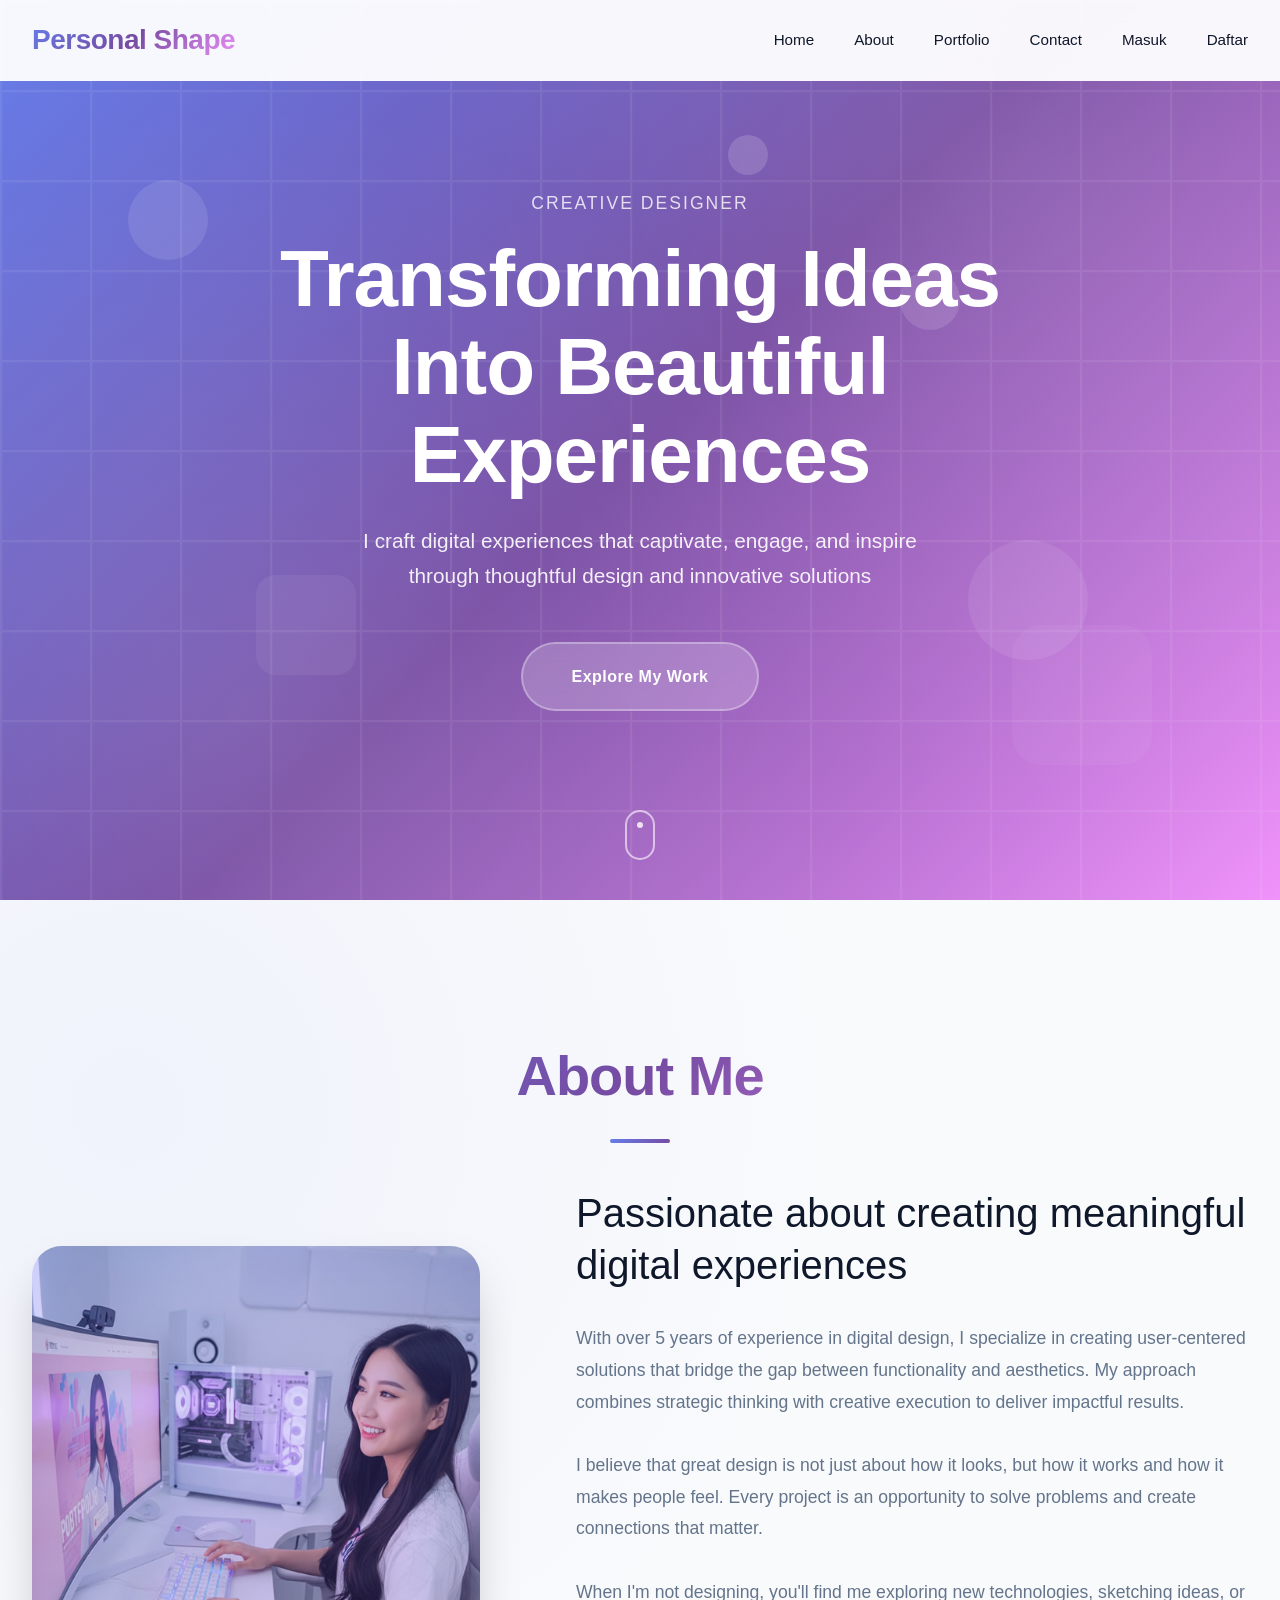
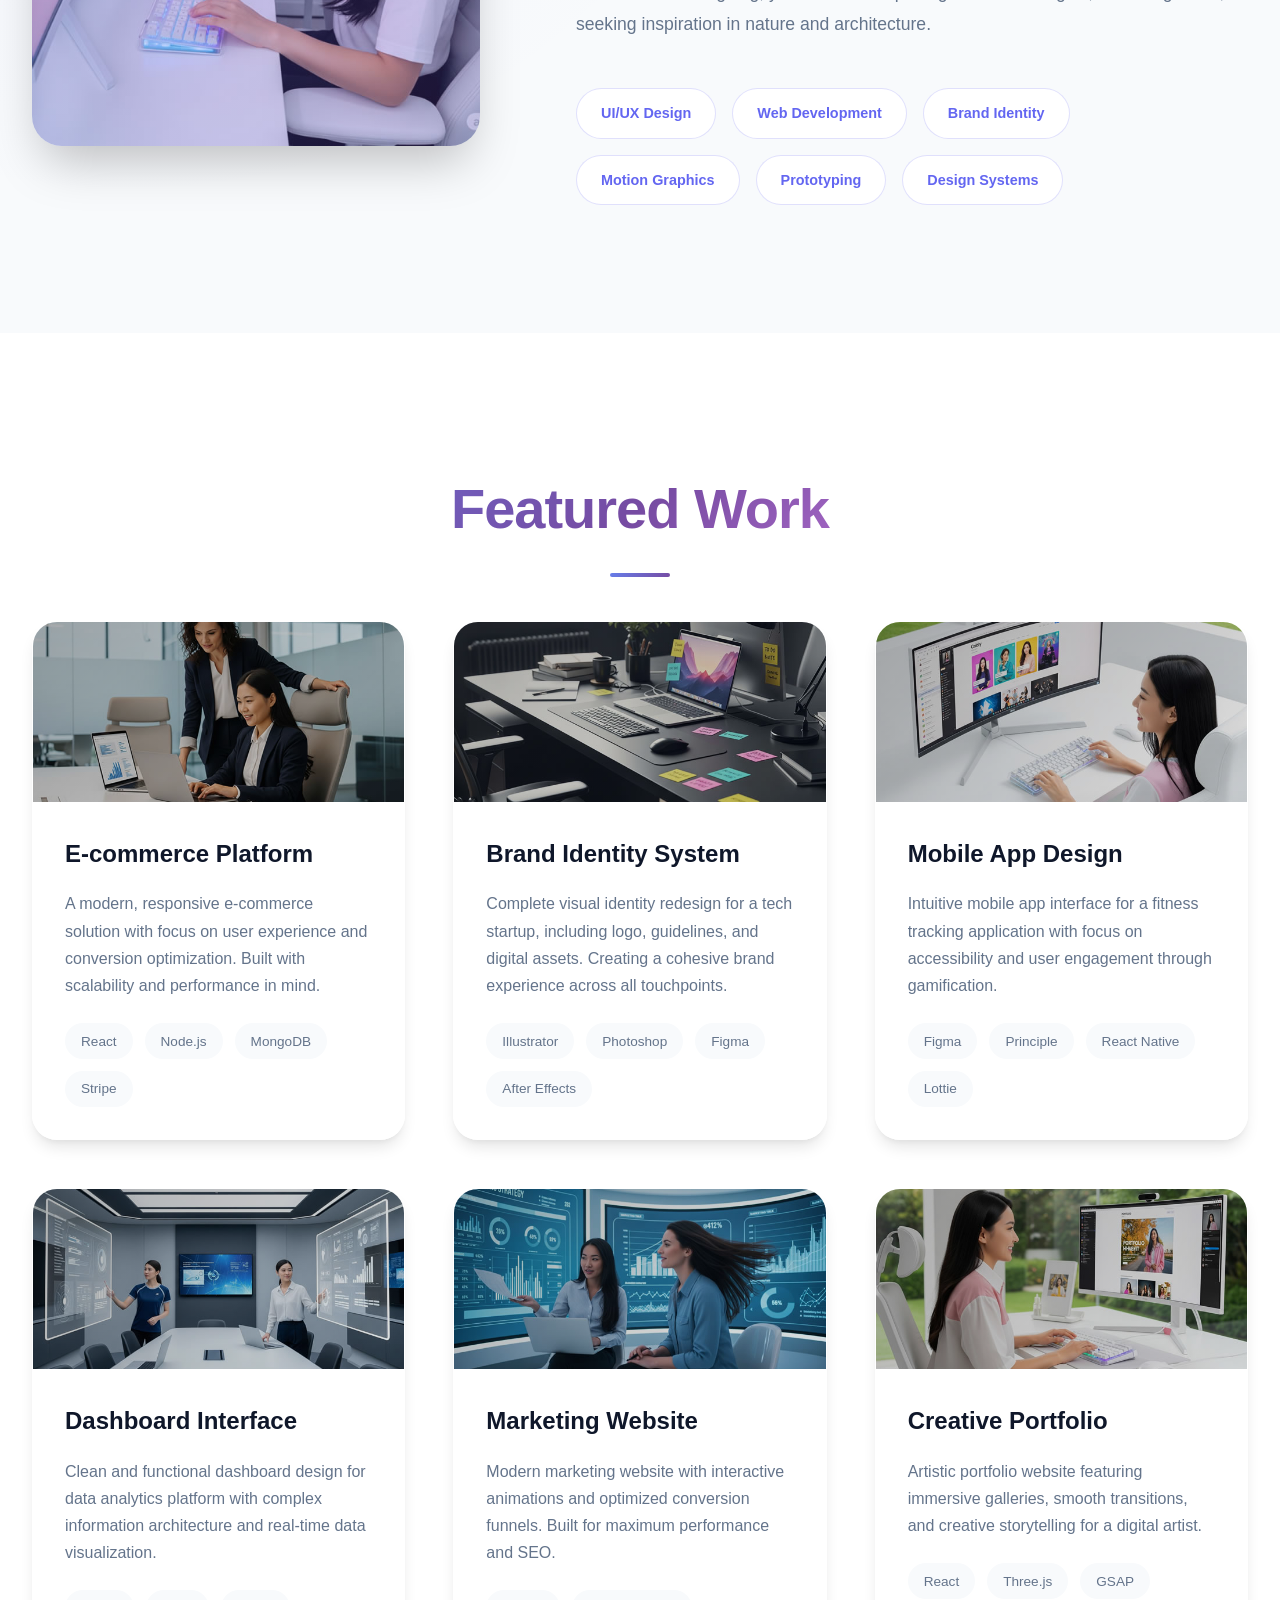
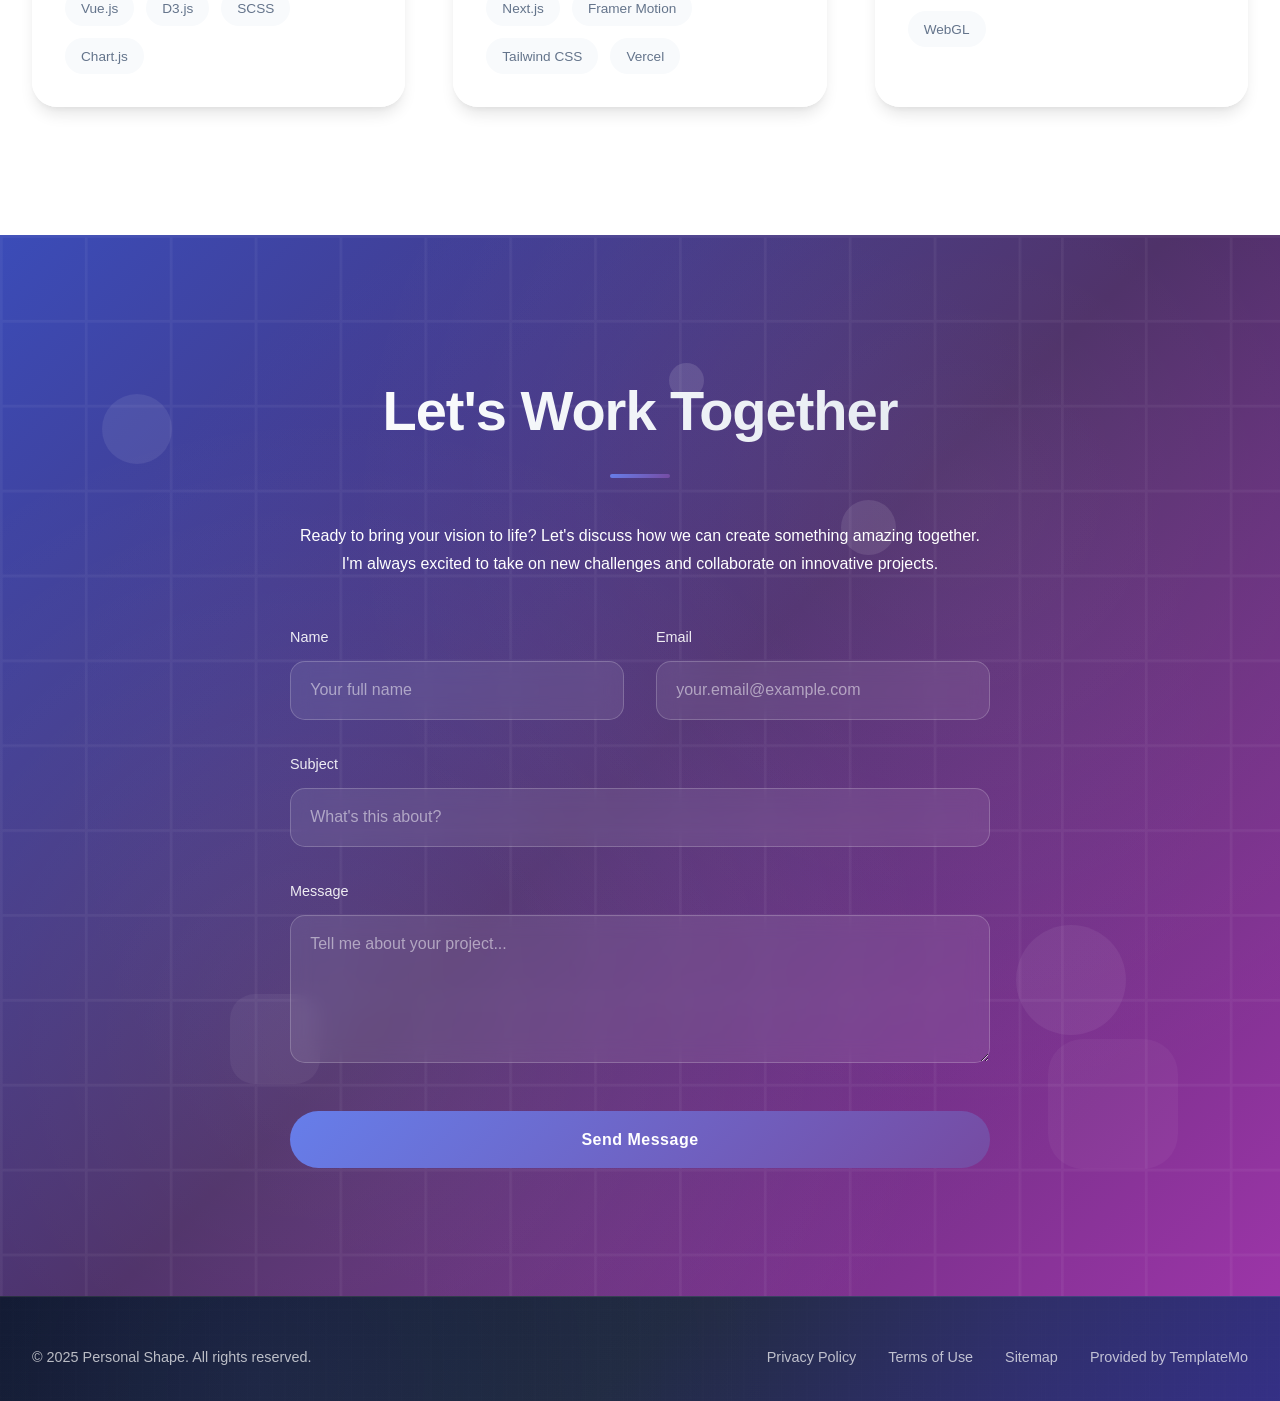
==== commit 803c8ad7: "Update index.html" ====
--- a/index.html
+++ b/index.html
@@ -24,6 +24,9 @@
                 <li><a href="#about">About</a></li>
                 <li><a href="#portfolio">Portfolio</a></li>
                 <li><a href="#contact">Contact</a></li>
+                 <li id="loginMenu" ><a href="login/login.html">Masuk</a></li>
+    <li id="registerMenu"><a href="login/register.html">Daftar</a></li>
+    <li id="logoutMenu" style="display: none;"><a href="#" id="authLink">Keluar</a></li>
             </ul>
             <div class="mobile-menu-toggle" id="mobileMenuToggle">
                 <div class="hamburger"></div>
@@ -40,6 +43,9 @@
             <li><a href="#about">About</a></li>
             <li><a href="#portfolio">Portfolio</a></li>
             <li><a href="#contact">Contact</a></li>
+            <li id="loginMenu" ><a href="login/login.html">Masuk</a></li>
+    <li id="registerMenu"><a href="login/register.html">Daftar</a></li>
+    <li id="logoutMenu" style="display: none;"><a href="#" id="authLink">Keluar</a></li>
         </ul>
     </div>
 
@@ -67,7 +73,12 @@
         <div class="container">
             <h2 class="section-title fade-in">About Me</h2>
             <div class="about-content">
-                <div class="about-image slide-in-left"></div>
+                <div class="about-image slide-in-left">
+                    <iframe src="https://www.google.com/maps/embed?pb=!1m18!1m12!1m3!1d3952.8996319272687!2d110.39281007500517!3d-
+                        7.80044999221977!2m3!1f0!2f0!3f0!3m2!1i1024!2i768!4f13.
+                        1!3m3!1m2!1s0x2e7a57669d43fe55%3A0x75fae1bb400d4da5!2sSMA%20Negeri%208%20Yogyakarta!5e0!3m2!1sid!2sid!4v1781870602327!5m2!1sid!2sid"
+                        width="100%" height="100%" style="border:0;" allowfullscreen="" loading="lazy" referrerpolicy="no-referrer-when-downgrade"></iframe>
+                </div>
                 <div class="about-text slide-in-right">
                     <h3>Passionate about creating meaningful digital experiences</h3>
                     <p>With over 5 years of experience in digital design, I specialize in creating user-centered solutions that bridge the gap between functionality and aesthetics. My approach combines strategic thinking with creative execution to deliver impactful results.</p>
@@ -230,6 +241,41 @@
     </footer>
 
 <script src="templatemo-personal-javascripts.js"></script>
-
+ <script src="login/js/welcome.js"></script>
+    
+    <script>
+    
+    const loginMenu = document.getElementById("loginMenu");
+    const registerMenu = document.getElementById("registerMenu");
+    const logoutMenu = document.getElementById("logoutMenu");
+    const authLink = document.getElementById("authLink");
+
+    
+    const isLoggedIn = localStorage.getItem("username");
+
+    if (isLoggedIn) {
+        
+        loginMenu.style.display = "none";    
+        registerMenu.style.display = "none"; 
+        logoutMenu.style.display = "block";  
+
+        authLink.href = "../index.html";
+        loginMenu.href ="../index.html";
+        registerMenu.href="../index.html";
+        
+        authLink.addEventListener("click", function(e) {
+            e.preventDefault(); 
+            
+            localStorage.removeItem("username");
+            alert("Kamu berhasil keluar!");
+
+            window.location.reload();
+            
+            
+             
+        });
+
+    }
+        </script>
 </body>
-</html>+</html>
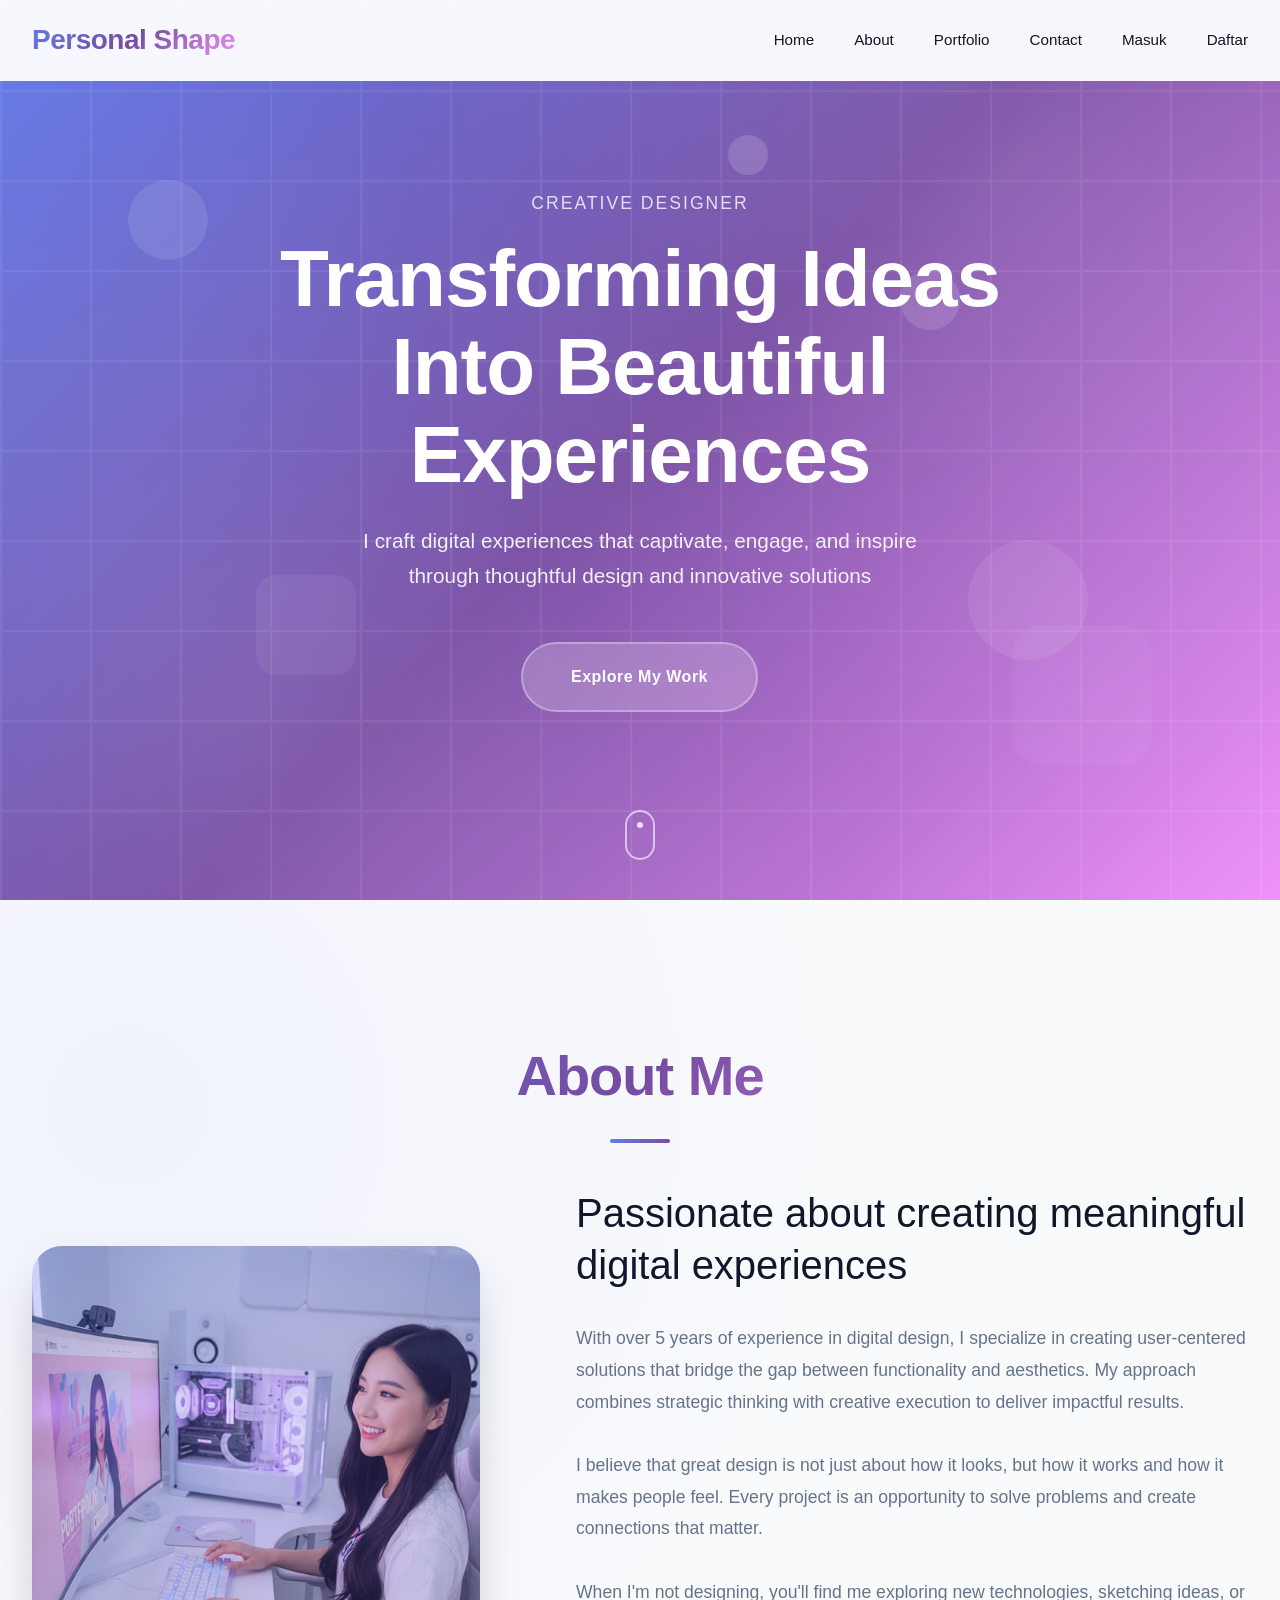
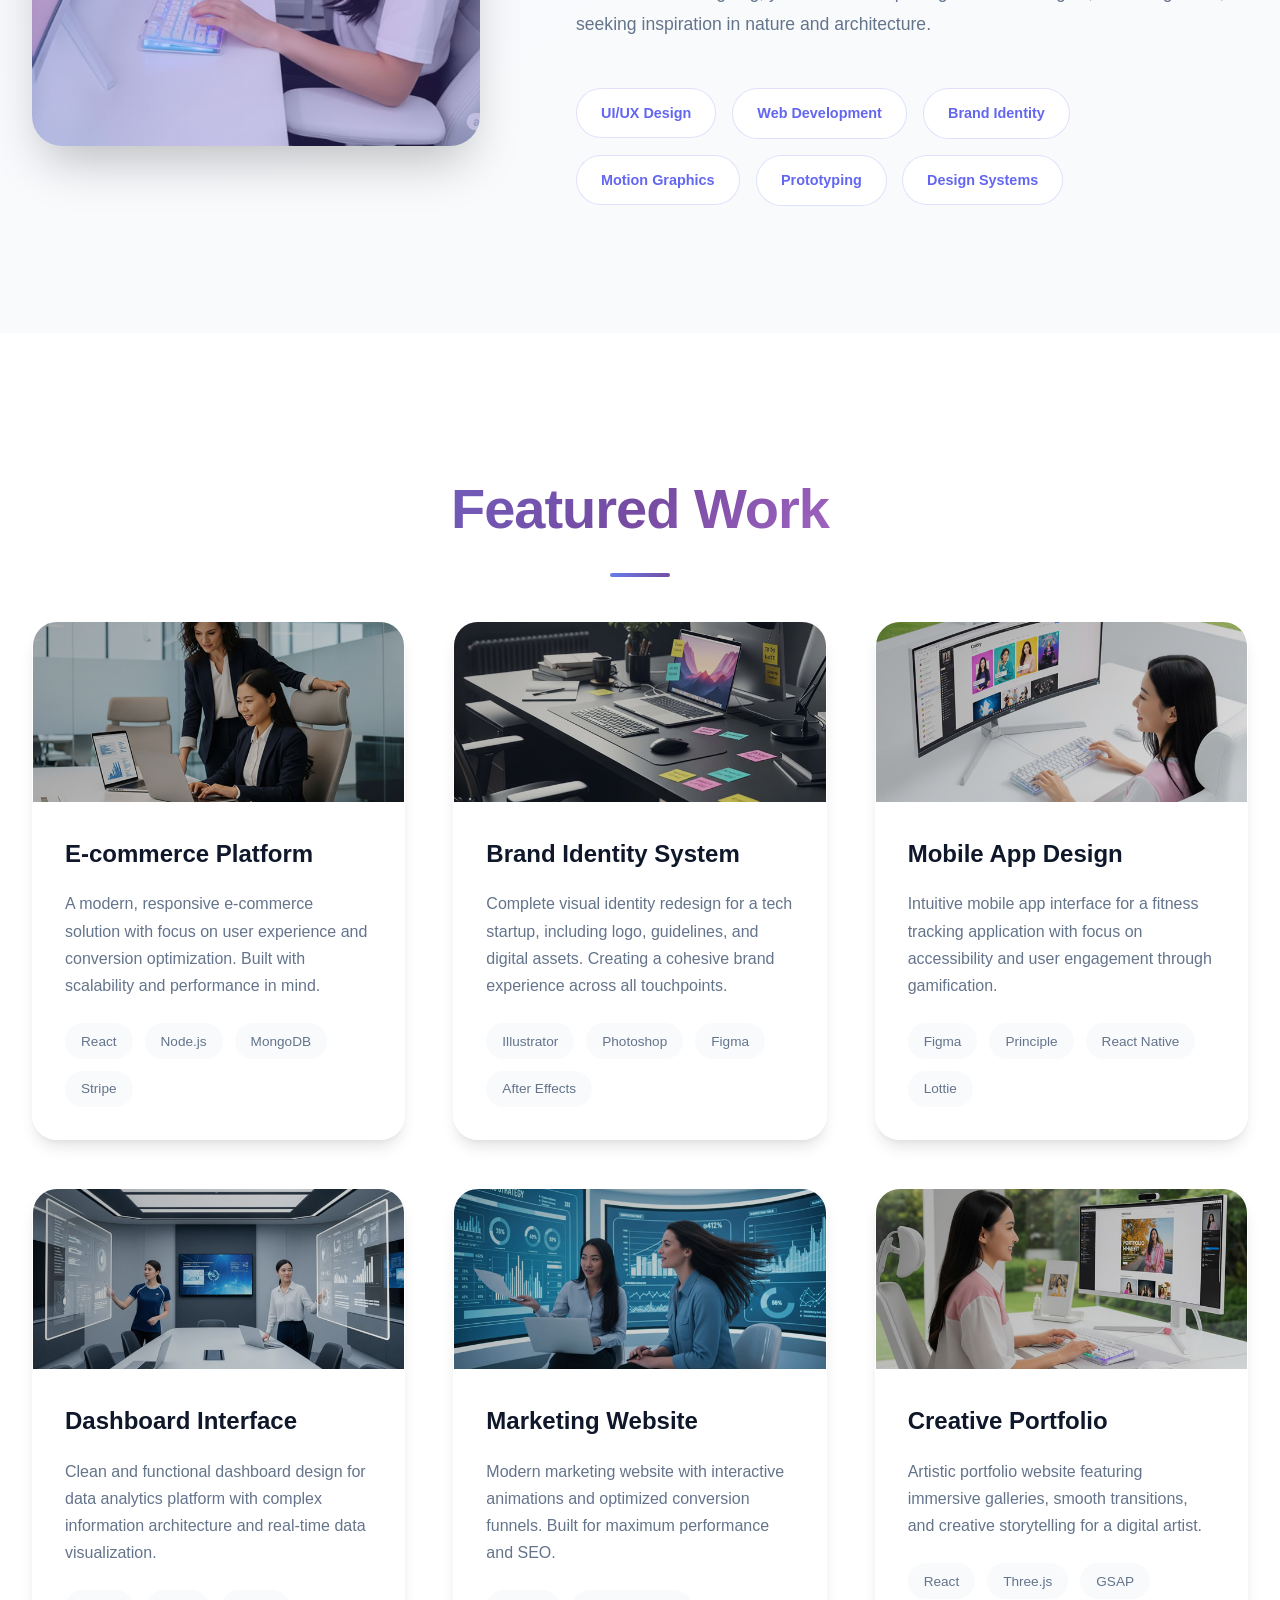
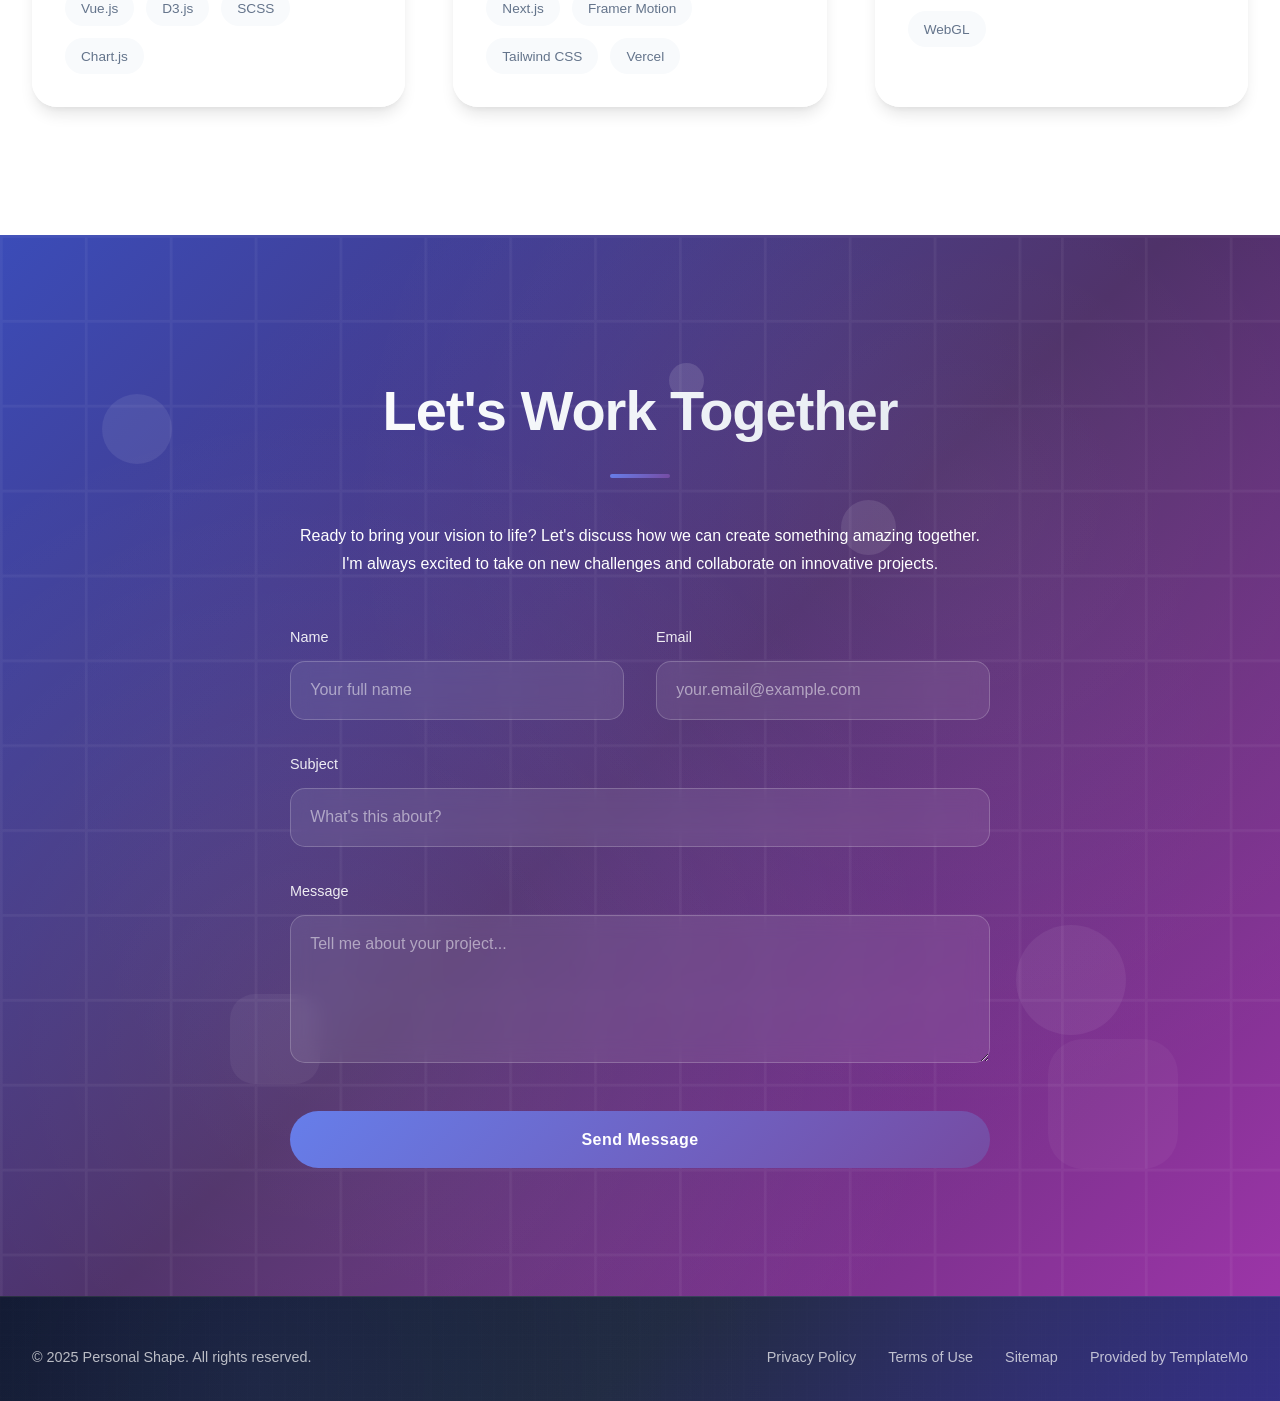
==== commit 3090a58e: "Update index.html" ====
--- a/index.html
+++ b/index.html
@@ -142,7 +142,10 @@
                     </div>
                 </div>
                 <div class="portfolio-item">
-                    <div class="portfolio-image"></div>
+                    <div class="portfolio-image">
+                        <iframe width="100%" height="180" src="https://www.youtube.com/embed/54xkc36aOXc?si=hpESsSgziTFAqQcL" title="YouTube video player" frameborder="0" allow="accelerometer; autoplay; clipboard-write; encrypted-media; gyroscope; 
+                            picture-in-picture; web-share" referrerpolicy="strict-origin-when-cross-origin" allowfullscreen></iframe>
+                    </div>
                     <div class="portfolio-content">
                         <h4>Dashboard Interface</h4>
                         <p>Clean and functional dashboard design for data analytics platform with complex information architecture and real-time data visualization.</p>
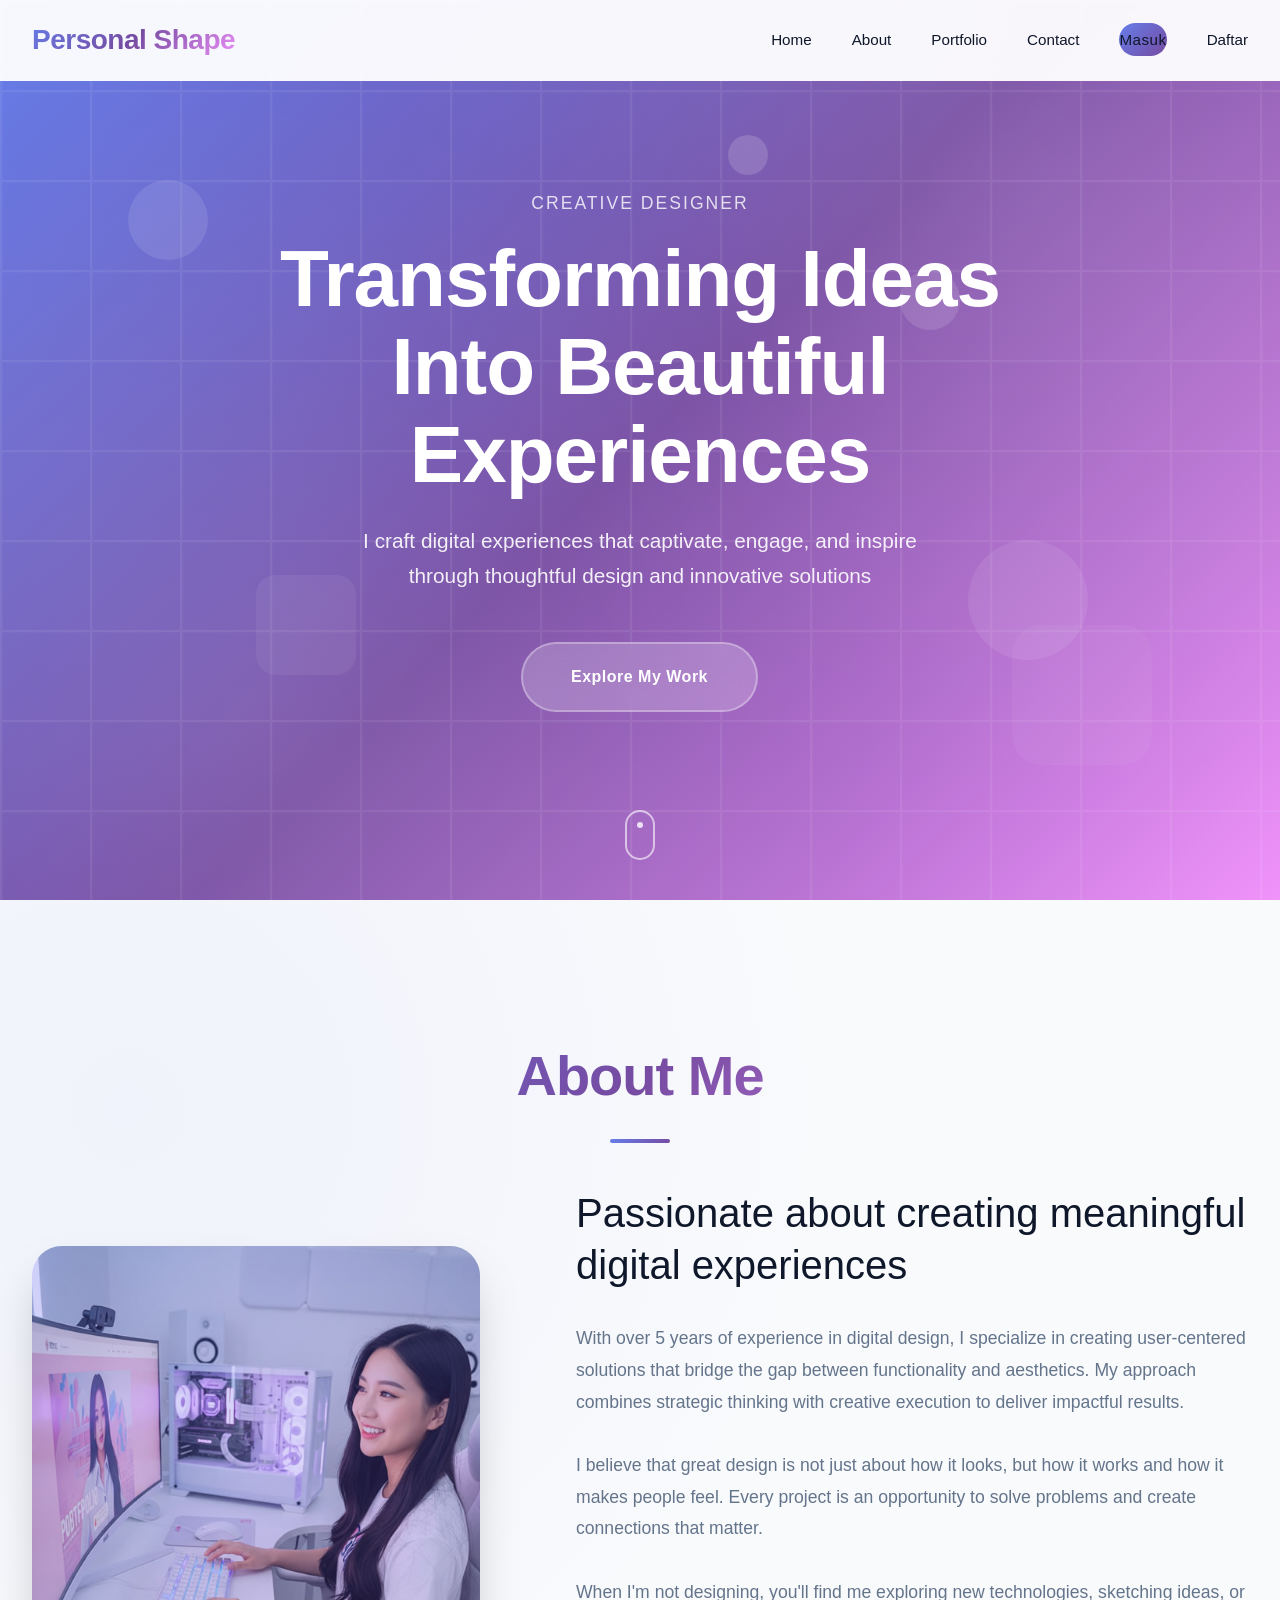
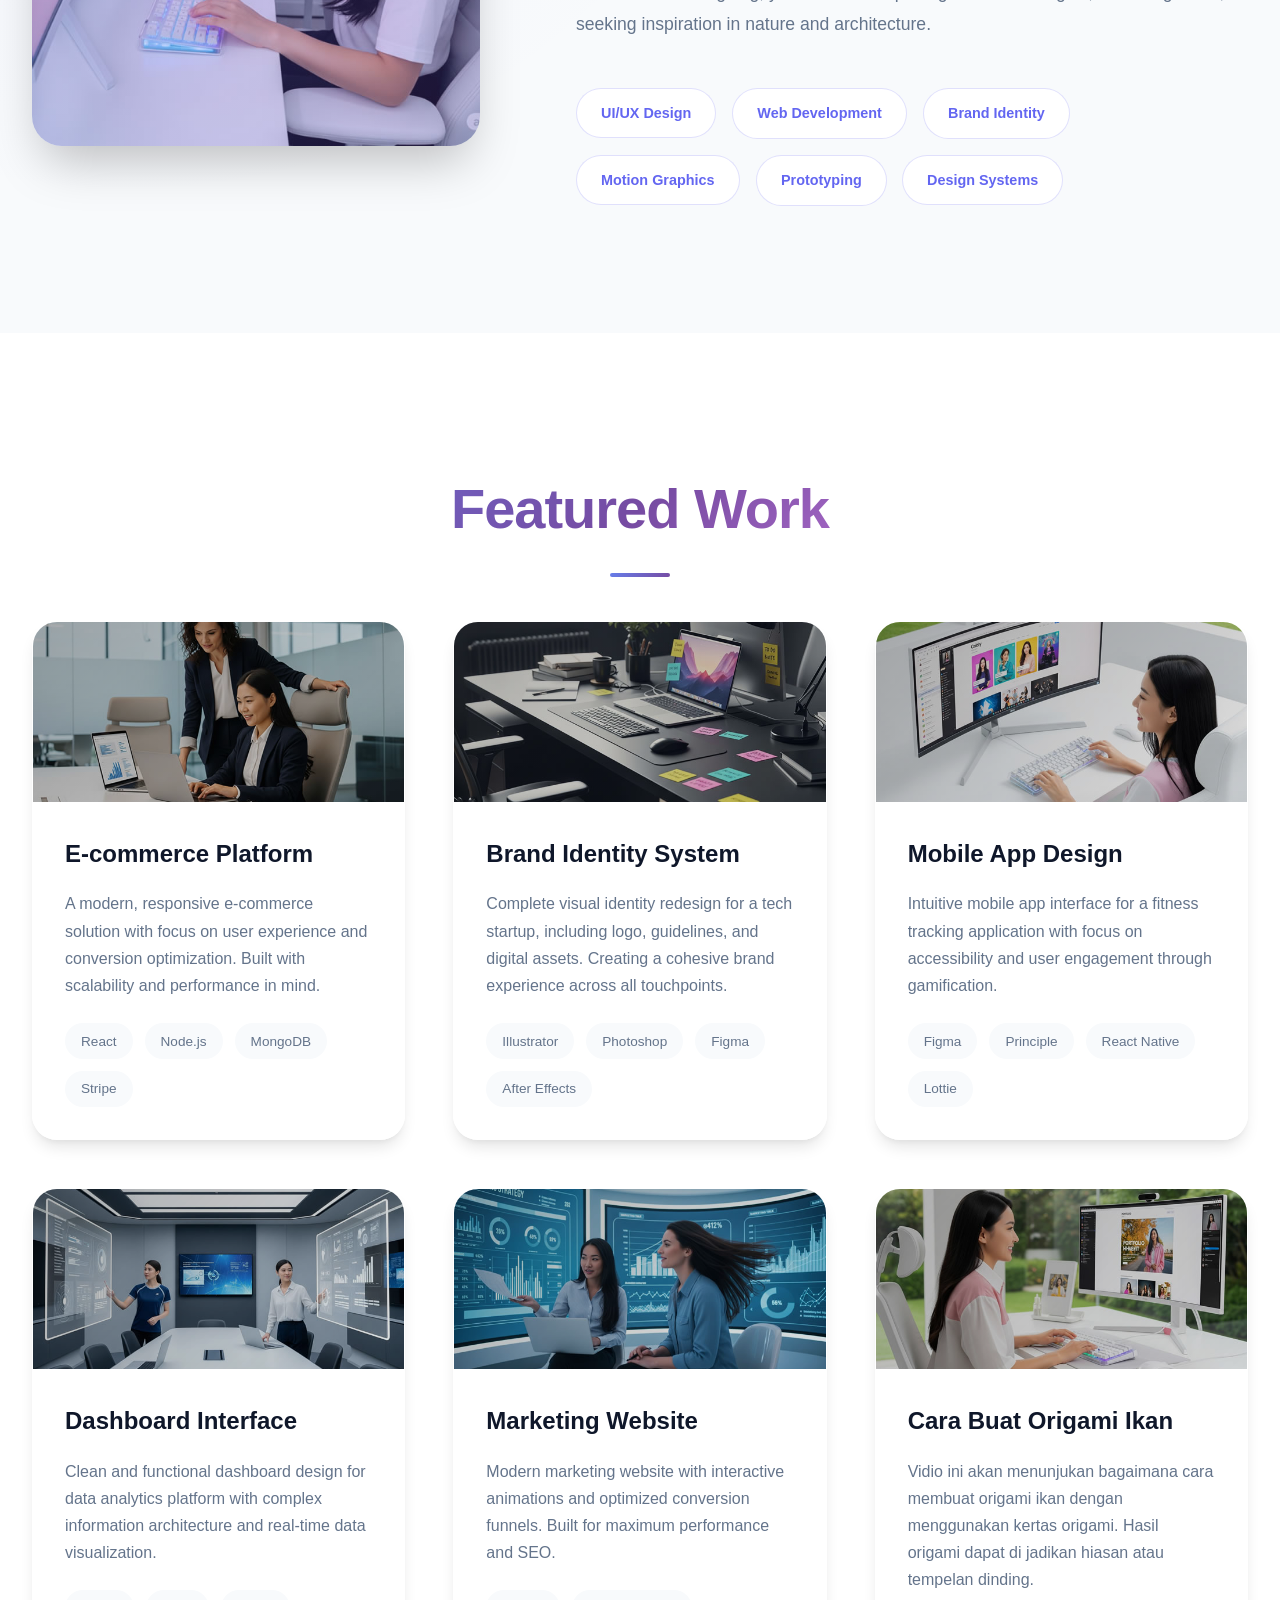
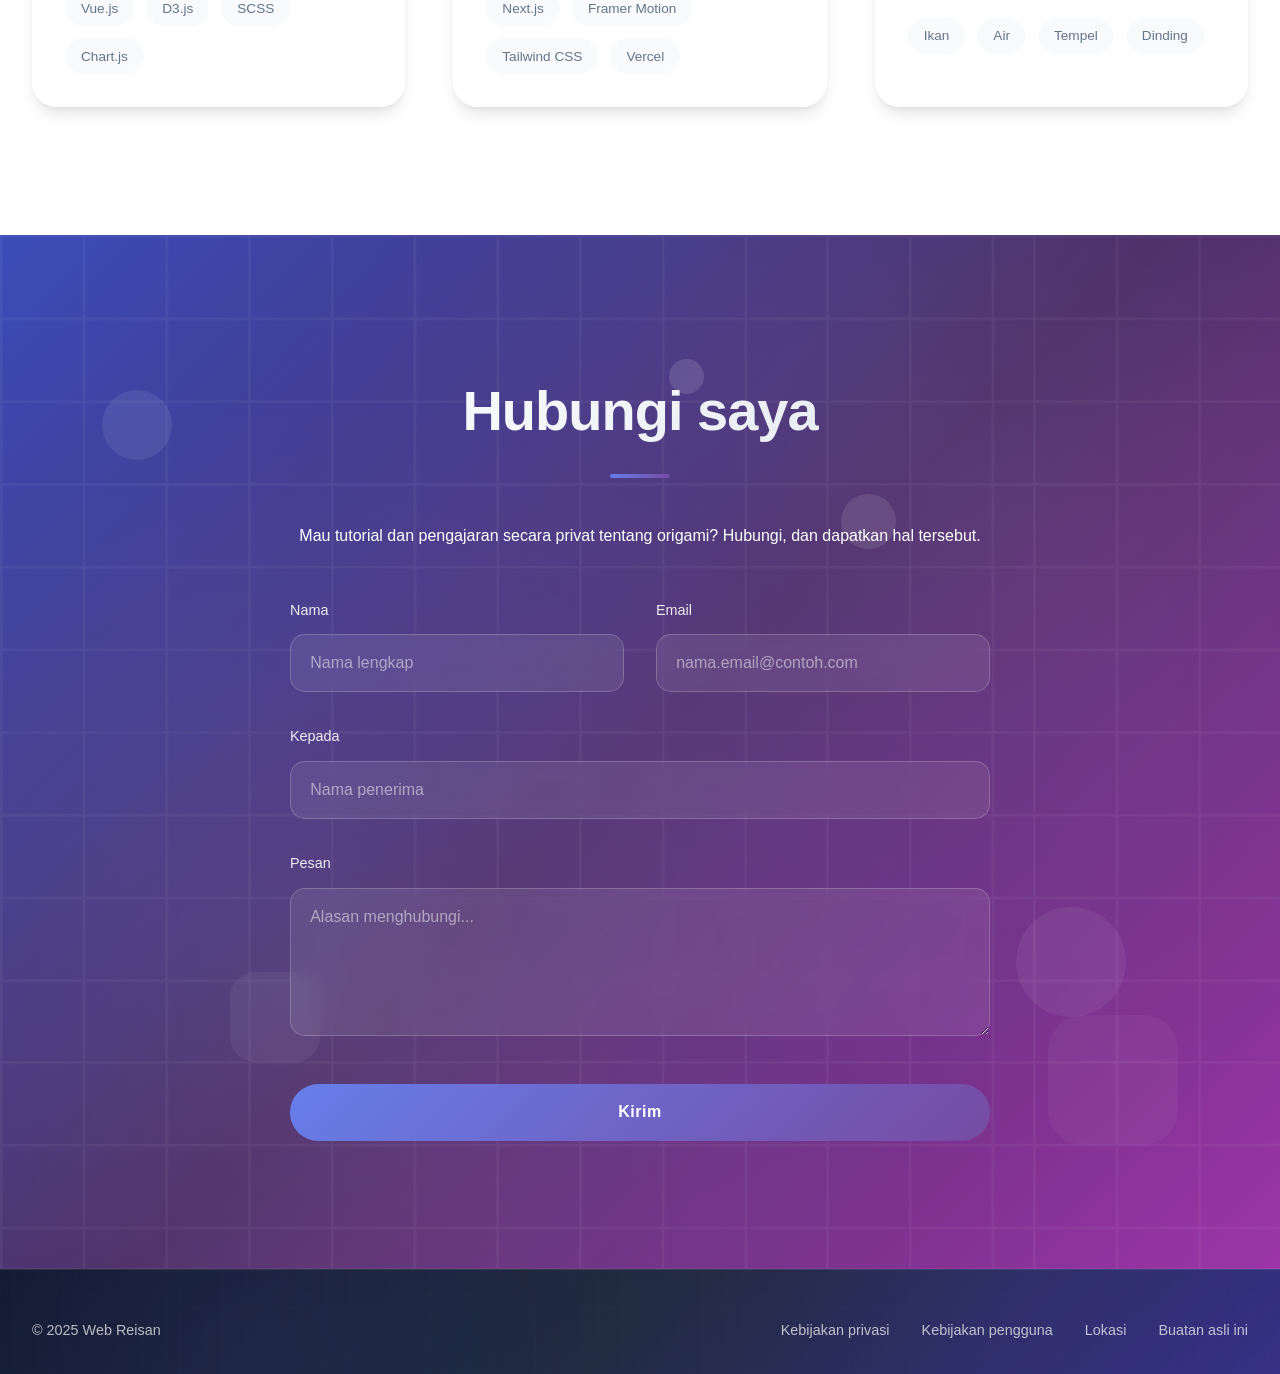
==== commit d8c5f5b4: "Update index.html" ====
--- a/index.html
+++ b/index.html
@@ -24,7 +24,7 @@
                 <li><a href="#about">About</a></li>
                 <li><a href="#portfolio">Portfolio</a></li>
                 <li><a href="#contact">Contact</a></li>
-                 <li id="loginMenu" ><a href="login/login.html">Masuk</a></li>
+                 <li id="loginMenu" ><a href="login/login.html" button type="submit" class="submit-btn">Masuk</a></li>
     <li id="registerMenu"><a href="login/register.html">Daftar</a></li>
     <li id="logoutMenu" style="display: none;"><a href="#" id="authLink">Keluar</a></li>
             </ul>
@@ -143,8 +143,8 @@
                 </div>
                 <div class="portfolio-item">
                     <div class="portfolio-image">
-                        <iframe width="100%" height="180" src="https://www.youtube.com/embed/54xkc36aOXc?si=hpESsSgziTFAqQcL" title="YouTube video player" frameborder="0" allow="accelerometer; autoplay; clipboard-write; encrypted-media; gyroscope; 
-                            picture-in-picture; web-share" referrerpolicy="strict-origin-when-cross-origin" allowfullscreen></iframe>
+                       <iframe width="100%" height="180" src="https://www.youtube.com/embed/Pm4NNdxqrKY?si=90jF6fkeuKGyMiVT" title="YouTube video player" frameborder="0" allow="accelerometer; autoplay; 
+                           clipboard-write; encrypted-media; gyroscope; picture-in-picture; web-share" referrerpolicy="strict-origin-when-cross-origin" allowfullscreen></iframe>
                     </div>
                     <div class="portfolio-content">
                         <h4>Dashboard Interface</h4>
@@ -158,7 +158,10 @@
                     </div>
                 </div>
                 <div class="portfolio-item">
-                    <div class="portfolio-image"></div>
+                    <div class="portfolio-image">
+                        <iframe width="100%" height="180" src="https://www.youtube.com/embed/T2RsYAFidr8?si=Ia1Mj_nzHjkwwUh7" title="YouTube video player" frameborder="0" allow="accelerometer; 
+                            autoplay; clipboard-write; encrypted-media; gyroscope; picture-in-picture; web-share" referrerpolicy="strict-origin-when-cross-origin" allowfullscreen></iframe>
+                    </div>
                     <div class="portfolio-content">
                         <h4>Marketing Website</h4>
                         <p>Modern marketing website with interactive animations and optimized conversion funnels. Built for maximum performance and SEO.</p>
@@ -171,15 +174,18 @@
                     </div>
                 </div>
                 <div class="portfolio-item">
-                    <div class="portfolio-image"></div>
-                    <div class="portfolio-content">
-                        <h4>Creative Portfolio</h4>
-                        <p>Artistic portfolio website featuring immersive galleries, smooth transitions, and creative storytelling for a digital artist.</p>
-                        <div class="portfolio-tech">
-                            <span class="tech-tag">React</span>
-                            <span class="tech-tag">Three.js</span>
-                            <span class="tech-tag">GSAP</span>
-                            <span class="tech-tag">WebGL</span>
+                    <div class="portfolio-image">
+                        <iframe width="100%" height="180" src="https://www.youtube.com/embed/FYN1eJzMZqc?si=AEhZ3JqZtVktHBKH" title="YouTube video player" frameborder="0" 
+                            allow="accelerometer; autoplay; clipboard-write; encrypted-media; gyroscope; picture-in-picture; web-share" referrerpolicy="strict-origin-when-cross-origin" allowfullscreen></iframe>
+                    </div>
+                    <div class="portfolio-content">
+                        <h4>Cara Buat Origami Ikan</h4>
+                        <p>Vidio ini akan menunjukan bagaimana cara membuat origami ikan dengan menggunakan kertas origami. Hasil origami dapat di jadikan hiasan atau tempelan dinding.</p>
+                        <div class="portfolio-tech">
+                            <span class="tech-tag">Ikan</span>
+                            <span class="tech-tag">Air</span>
+                            <span class="tech-tag">Tempel</span>
+                            <span class="tech-tag">Dinding</span>
                         </div>
                     </div>
                 </div>
@@ -199,28 +205,28 @@
         </div>
         <div class="container">
             <div class="contact-content">
-                <h2 class="section-title fade-in">Let's Work Together</h2>
-                <p class="fade-in">Ready to bring your vision to life? Let's discuss how we can create something amazing together. I'm always excited to take on new challenges and collaborate on innovative projects.</p>
+                <h2 class="section-title fade-in">Hubungi saya</h2>
+                <p class="fade-in">Mau tutorial dan pengajaran secara privat tentang origami? Hubungi, dan dapatkan hal tersebut.</p>
                 <form class="contact-form fade-in">
                     <div class="form-row">
                         <div class="form-group">
-                            <label for="name">Name</label>
-                            <input type="text" id="name" name="name" placeholder="Your full name" required>
+                            <label for="name">Nama</label>
+                            <input type="text" id="name" name="name" placeholder="Nama lengkap" required>
                         </div>
                         <div class="form-group">
                             <label for="email">Email</label>
-                            <input type="email" id="email" name="email" placeholder="your.email@example.com" required>
+                            <input type="email" id="email" name="email" placeholder="nama.email@contoh.com" required>
                         </div>
                     </div>
                     <div class="form-group">
-                        <label for="subject">Subject</label>
-                        <input type="text" id="subject" name="subject" placeholder="What's this about?" required>
+                        <label for="subject">Kepada</label>
+                        <input type="text" id="subject" name="subject" placeholder="Nama penerima " required>
                     </div>
                     <div class="form-group">
-                        <label for="message">Message</label>
-                        <textarea id="message" name="message" rows="6" placeholder="Tell me about your project..." required></textarea>
-                    </div>
-                    <button type="submit" class="submit-btn">Send Message</button>
+                        <label for="message">Pesan</label>
+                        <textarea id="message" name="message" rows="6" placeholder="Alasan menghubungi..." required></textarea>
+                    </div>
+                    <button type="submit" class="submit-btn">Kirim</button>
                 </form>
             </div>
         </div>
@@ -231,13 +237,13 @@
         <div class="container">
             <div class="footer-content">
                 <div class="footer-left">
-                    <p>&copy; 2025 Personal Shape. All rights reserved.</p>
+                    <p>&copy; 2025 Web Reisan</p>
                 </div>
                 <div class="footer-right">
-                    <a href="#privacy">Privacy Policy</a>
-                    <a href="#terms">Terms of Use</a>
-                    <a href="#sitemap">Sitemap</a>
-                    <a href="https://templatemo.com" target="_blank" rel="noopener nofollow">Provided by TemplateMo</a>
+                    <a href="#privacy">Kebijakan privasi</a>
+                    <a href="#terms">Kebijakan pengguna</a>
+                    <a href="#sitemap">Lokasi</a>
+                    <a href="https://templatemo.com" target="_blank" rel="noopener nofollow">Buatan asli ini</a>
                 </div>
             </div>
         </div>
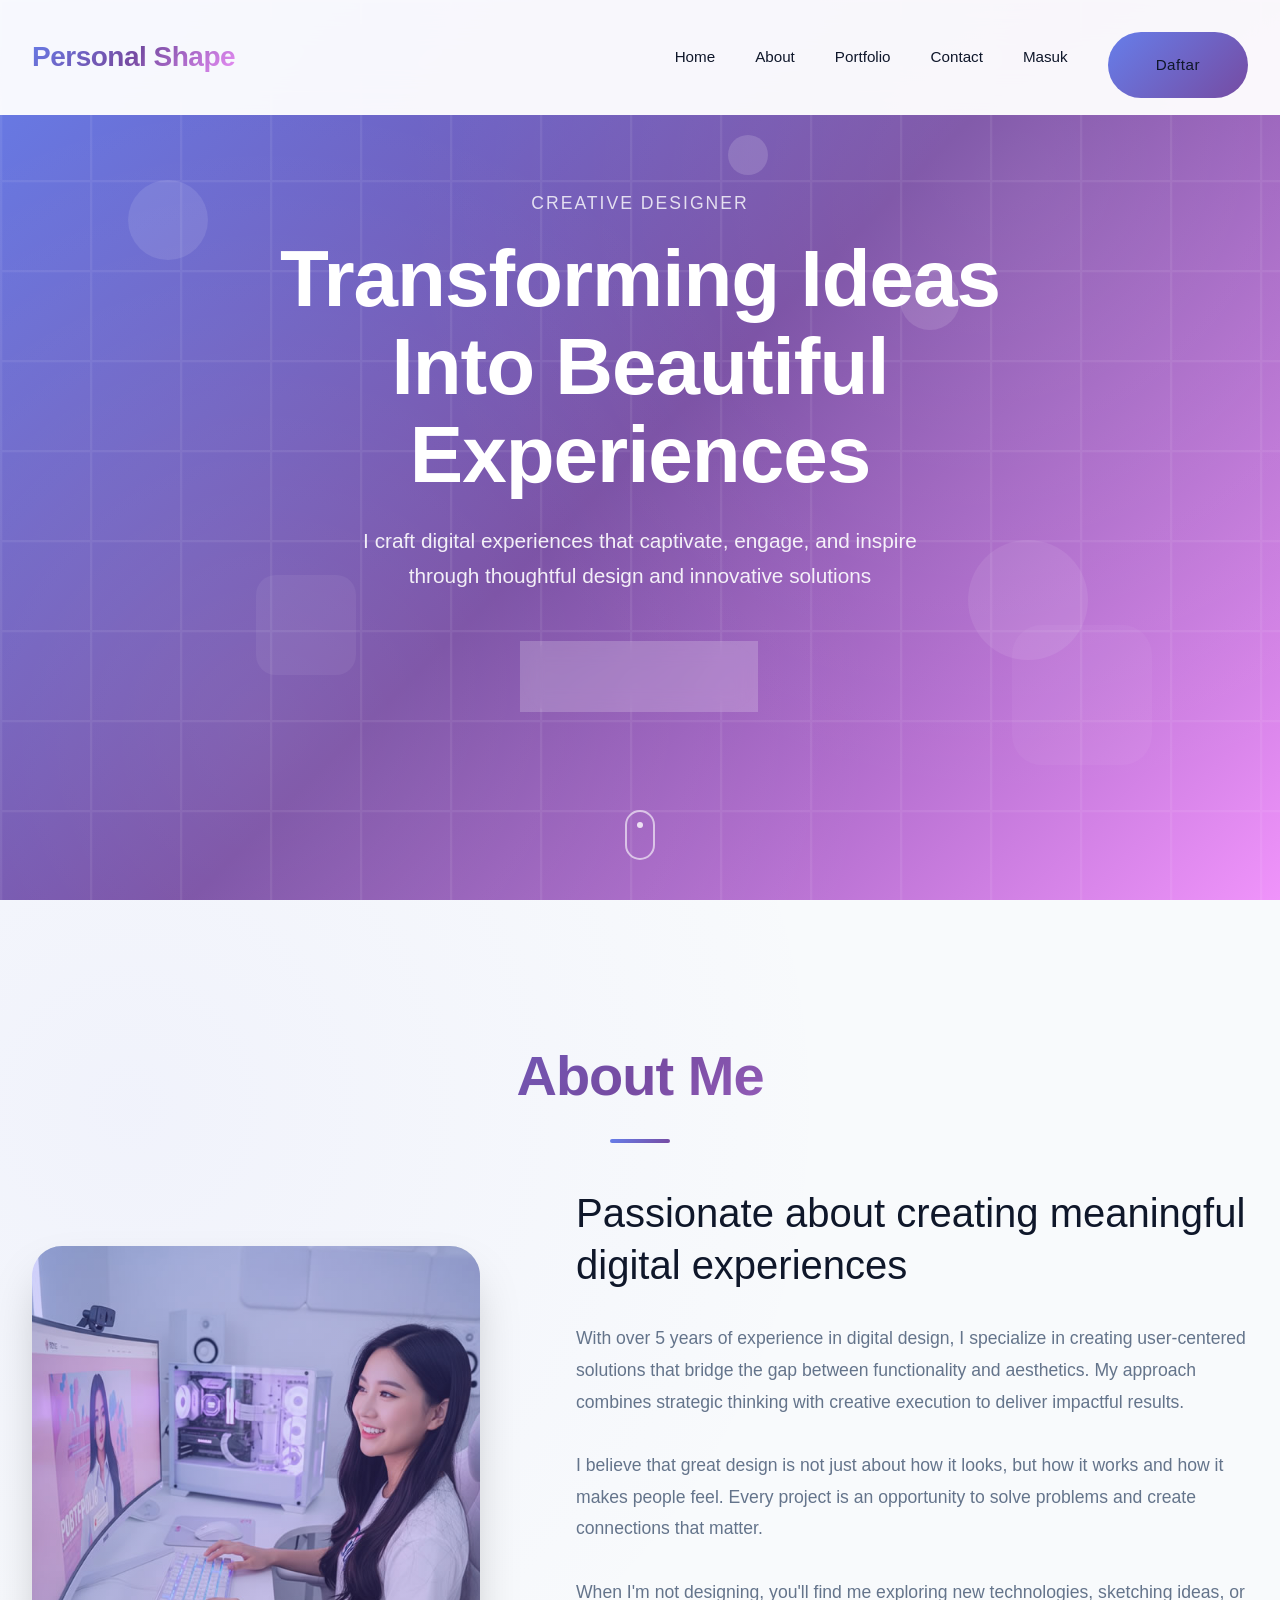
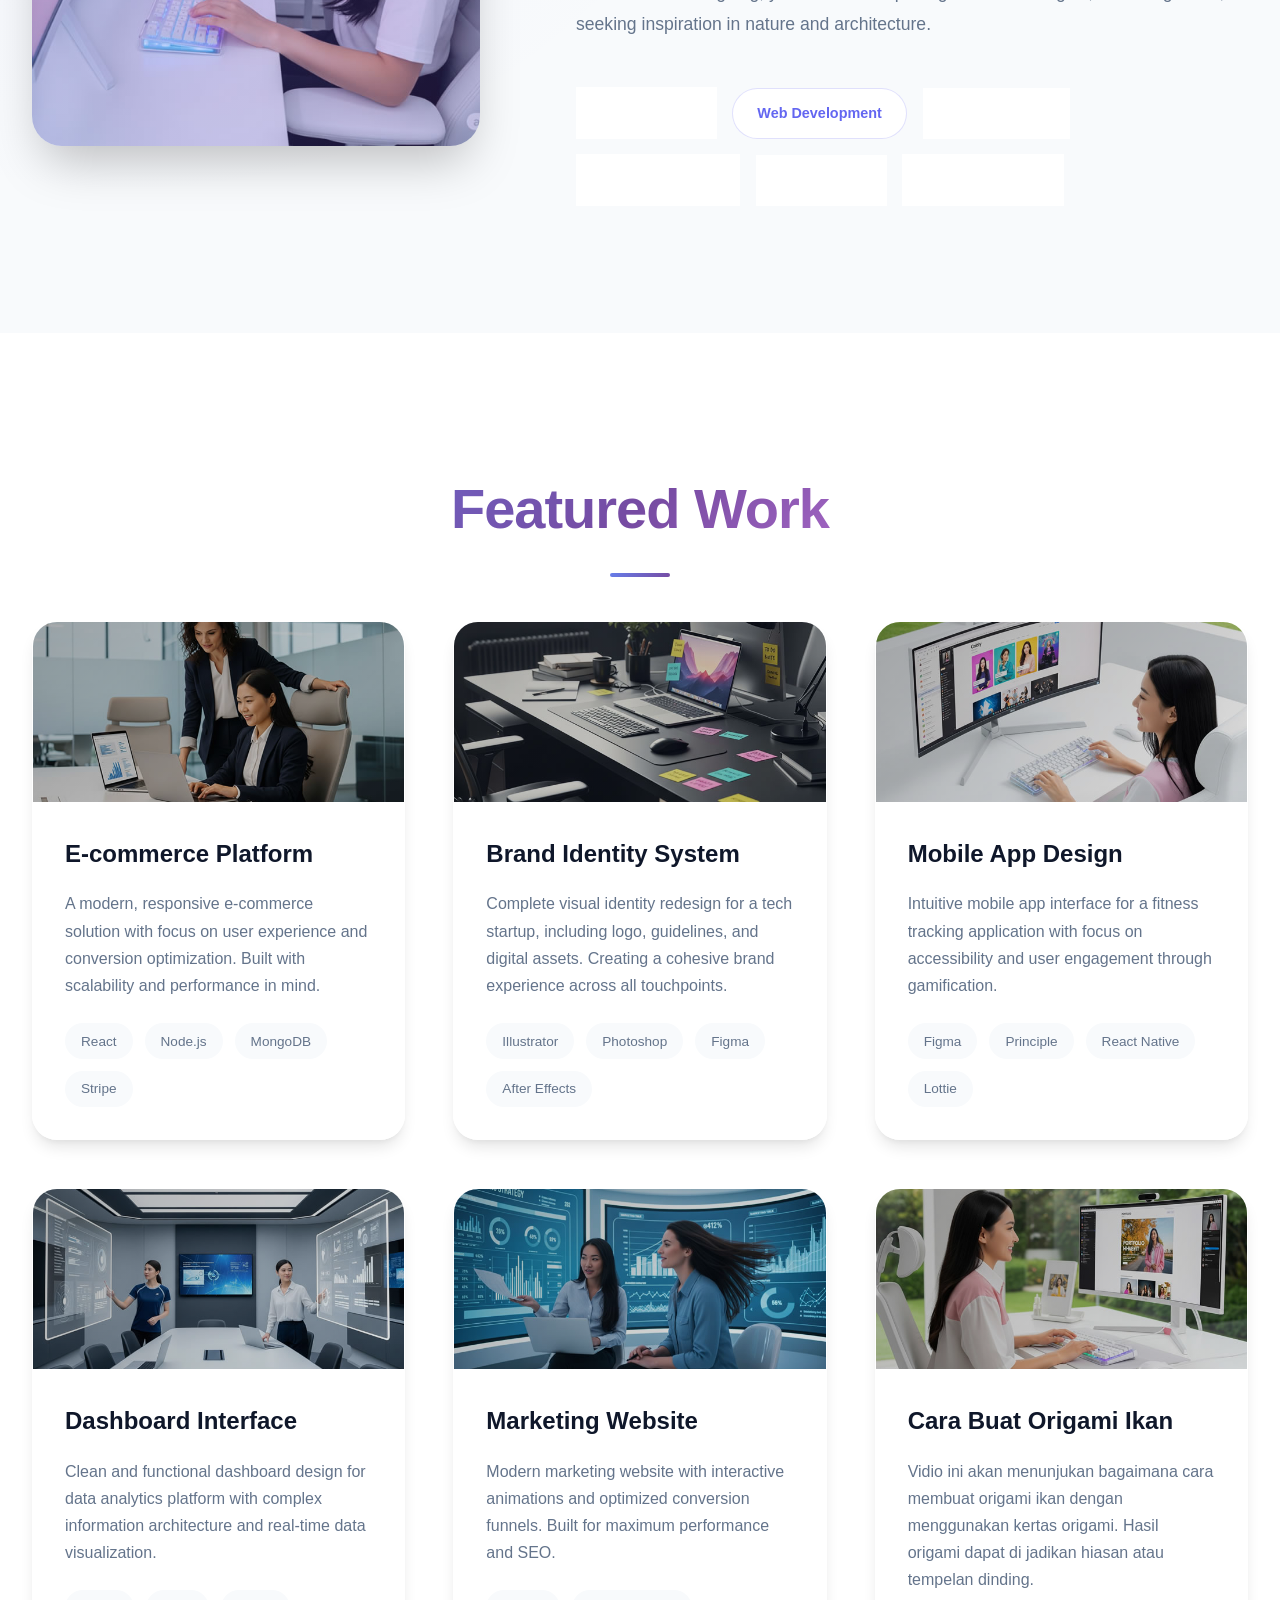
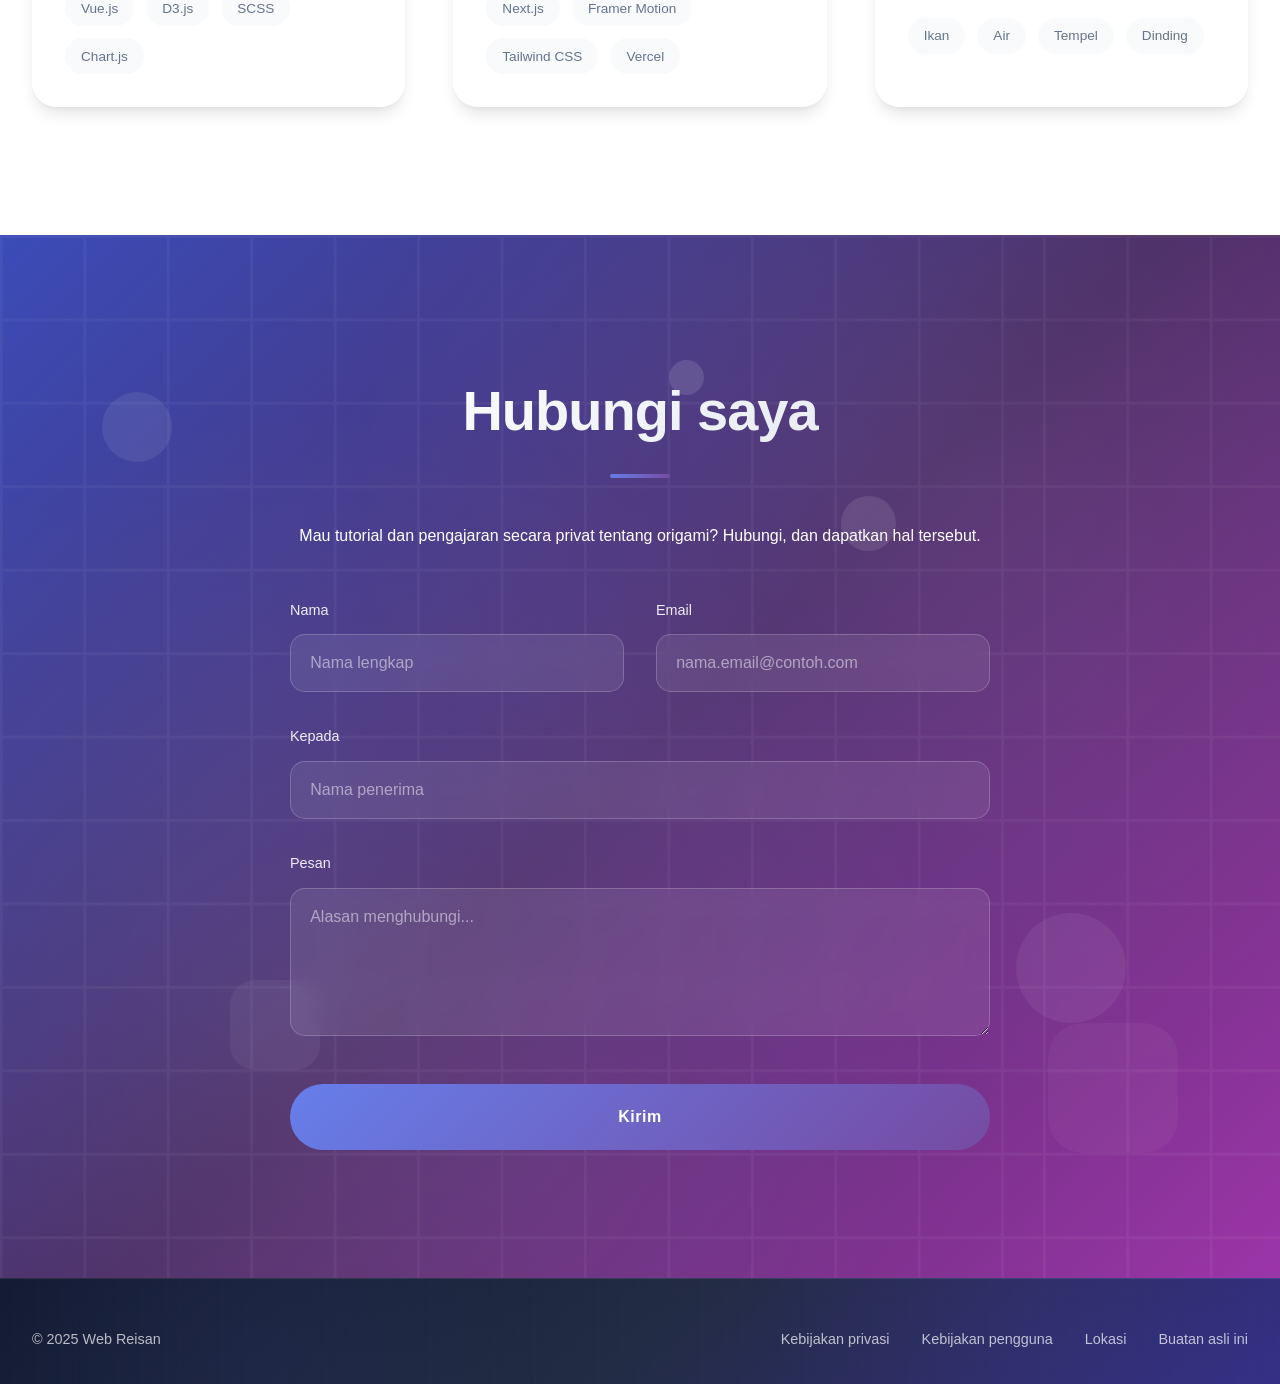
==== commit fc93e1bc: "Update index.html" ====
--- a/index.html
+++ b/index.html
@@ -24,9 +24,9 @@
                 <li><a href="#about">About</a></li>
                 <li><a href="#portfolio">Portfolio</a></li>
                 <li><a href="#contact">Contact</a></li>
-                 <li id="loginMenu" ><a href="login/login.html" button type="submit" class="submit-btn">Masuk</a></li>
-    <li id="registerMenu"><a href="login/register.html">Daftar</a></li>
-    <li id="logoutMenu" style="display: none;"><a href="#" id="authLink">Keluar</a></li>
+                 <li id="loginMenu" ><a href="login/login.html">Masuk</a></li>
+     <button type="submit" class="submit-btn"><li id="registerMenu"><a href="login/register.html">Daftar</a></li></button>
+     <button type="submit" class="submit-btn"<li id="logoutMenu" style="display: none;"><a href="#" id="authLink">Keluar</a></li></button>
             </ul>
             <div class="mobile-menu-toggle" id="mobileMenuToggle">
                 <div class="hamburger"></div>
--- a/templatemo-personal-style.css
+++ b/templatemo-personal-style.css
@@ -1073,7 +1073,7 @@
         }
 
         .submit-btn {
-            padding: 1.2rem 3rem;
+            padding: 1.5rem 3rem;
             background: var(--gradient-primary);
             color: var(--text-light);
             border: none;
@@ -1205,4 +1205,4 @@
             .container {
                 padding: 0 1rem;
             }
-        }+        }
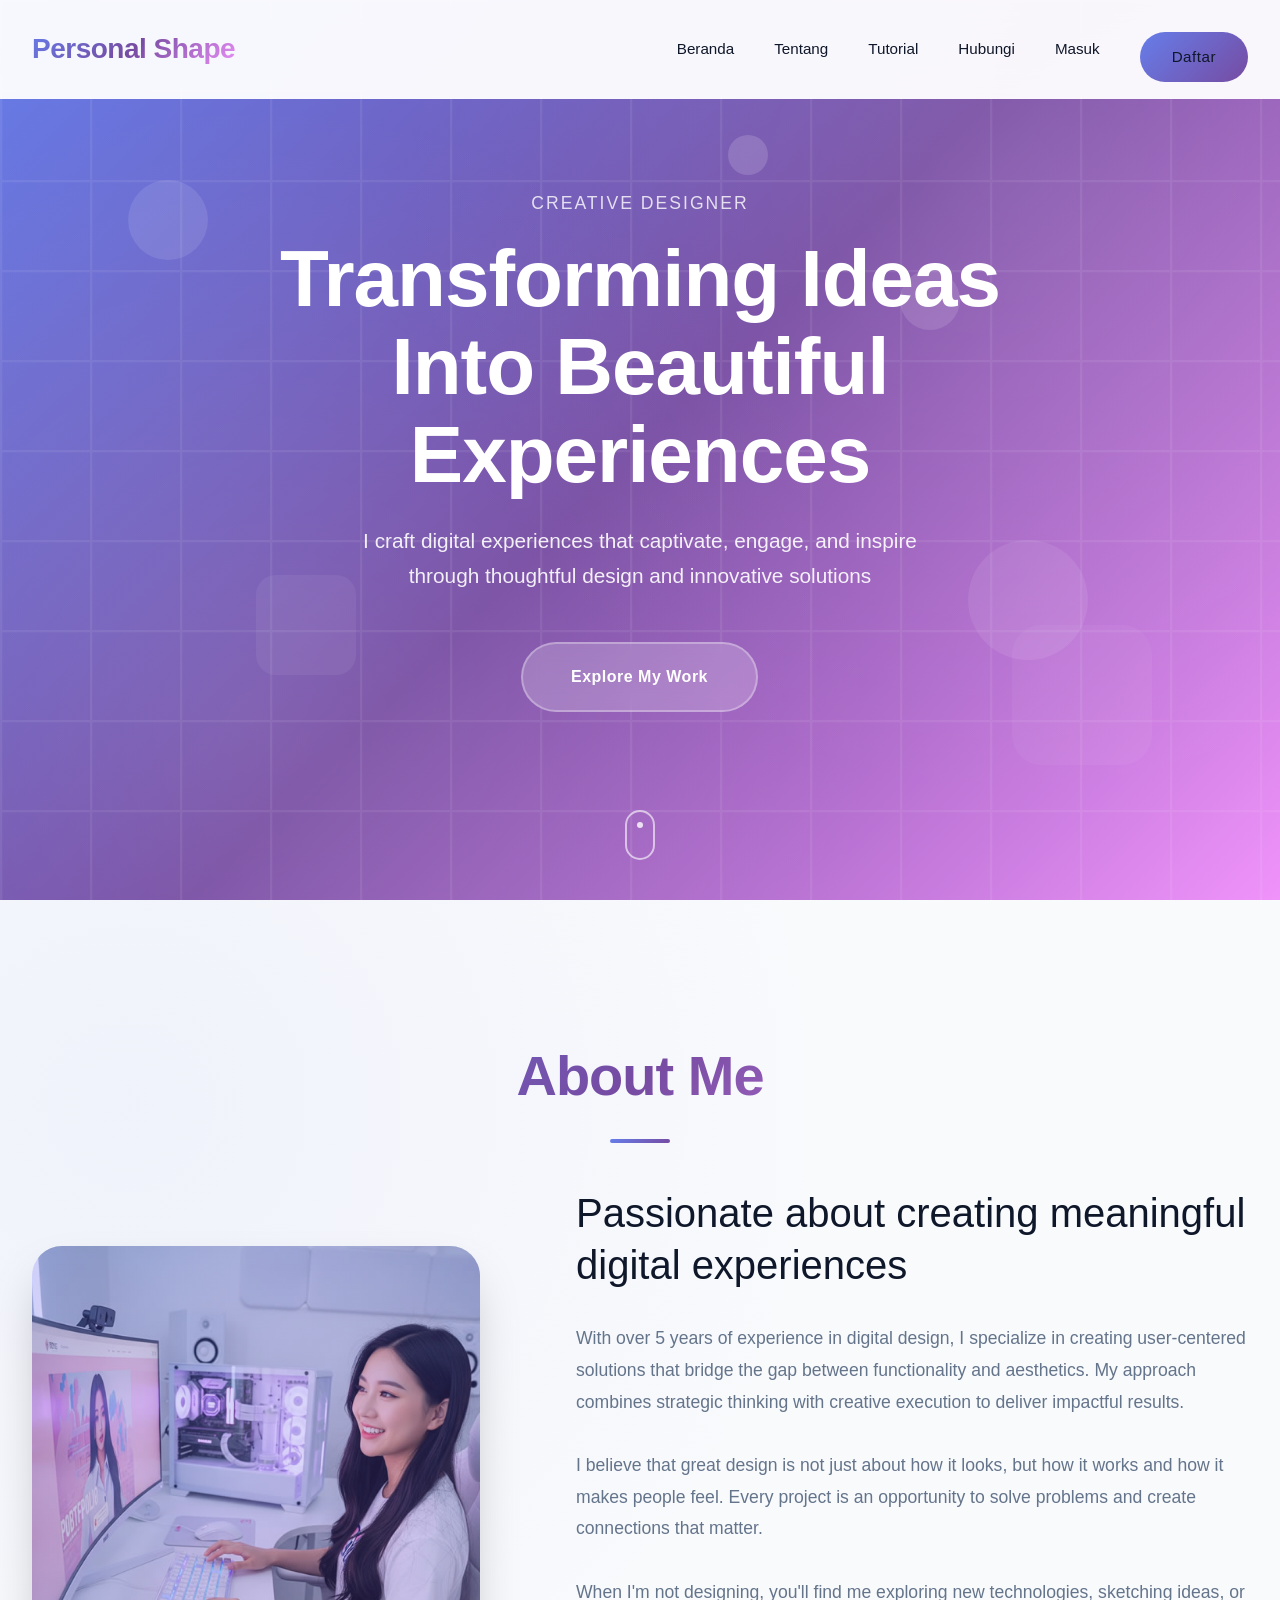
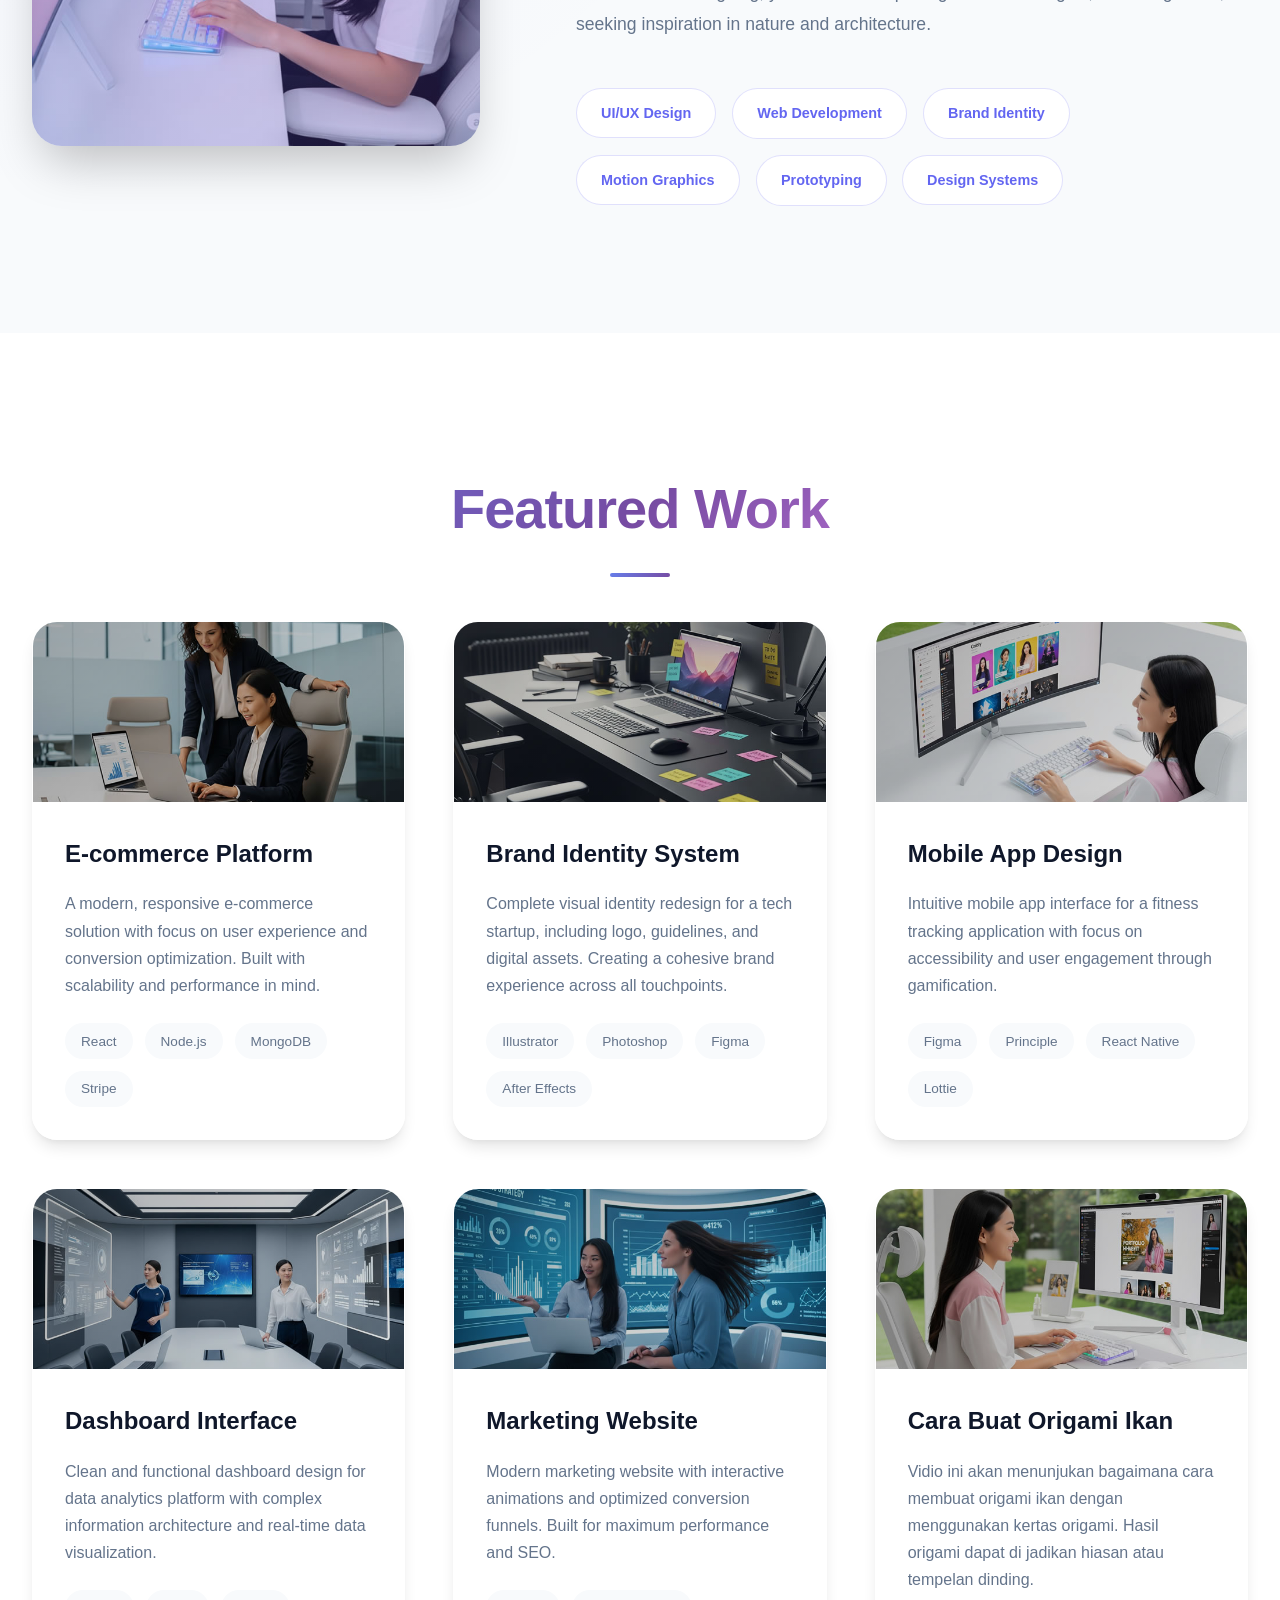
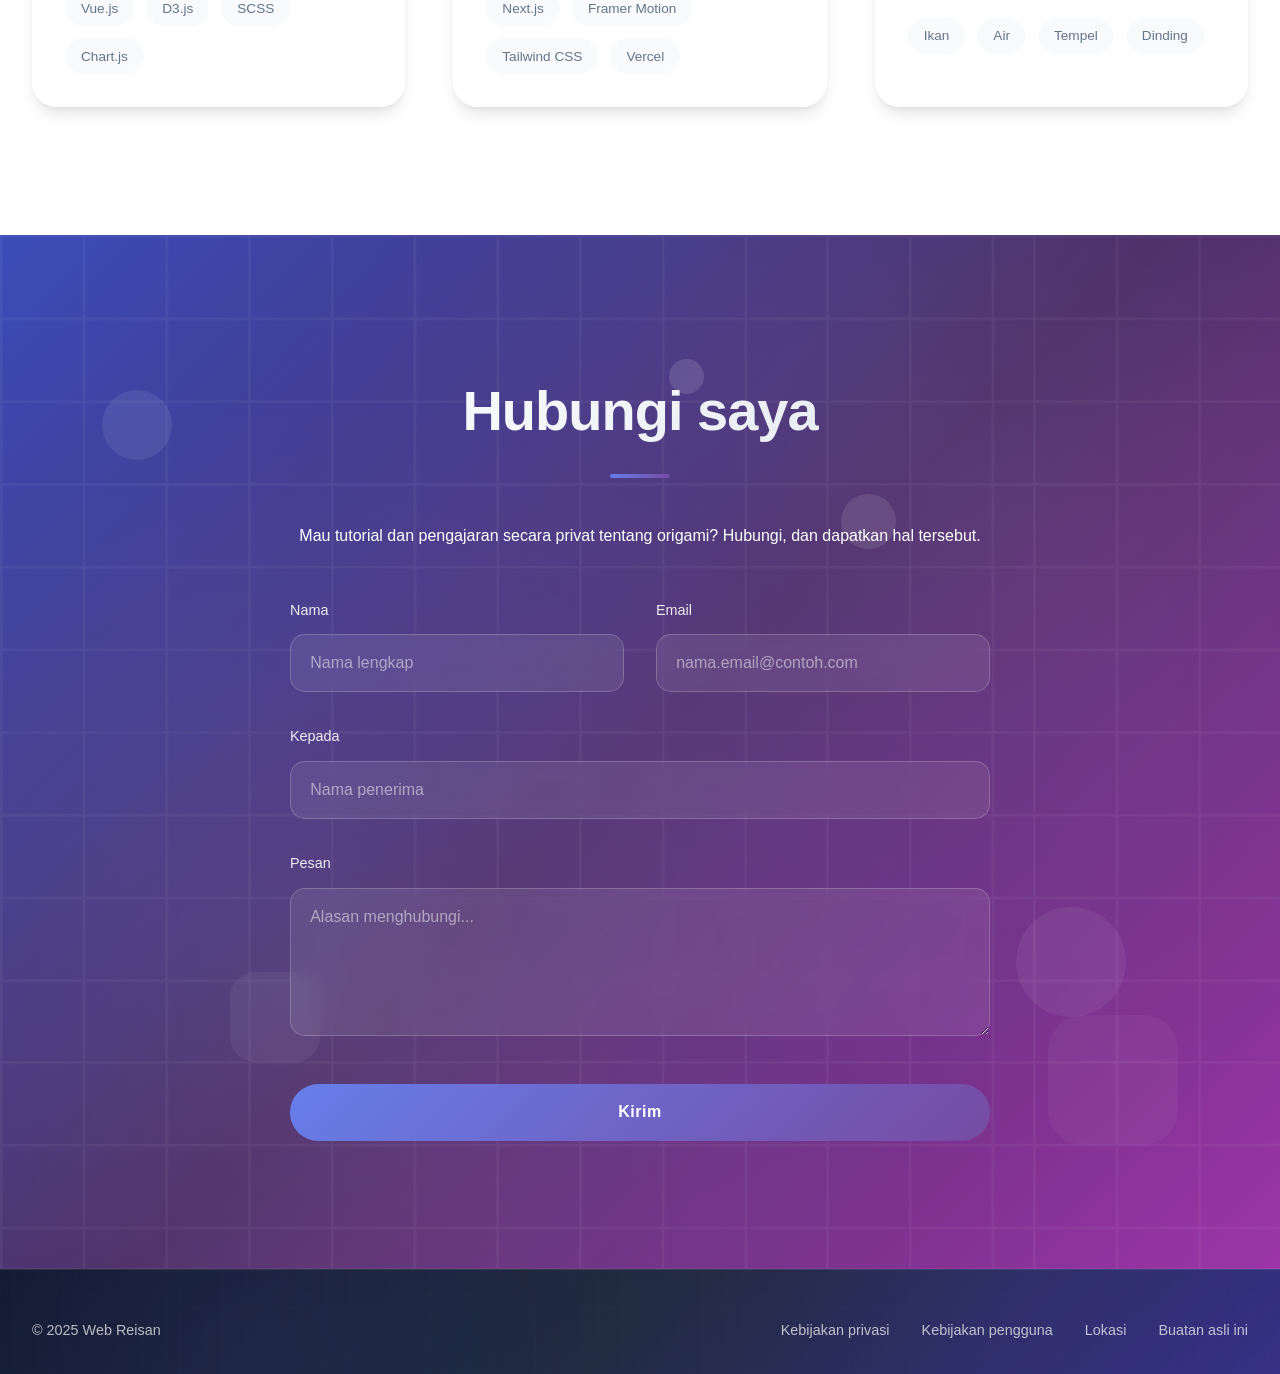
==== commit 1db9d921: "Update index.html" ====
--- a/index.html
+++ b/index.html
@@ -20,13 +20,13 @@
         <div class="nav-container">
             <div class="logo">Personal Shape</div>
             <ul class="nav-links">
-                <li><a href="#home">Home</a></li>
-                <li><a href="#about">About</a></li>
-                <li><a href="#portfolio">Portfolio</a></li>
-                <li><a href="#contact">Contact</a></li>
+                <li><a href="#home">Beranda</a></li>
+                <li><a href="#about">Tentang</a></li>
+                <li><a href="#portfolio">Tutorial</a></li>
+                <li><a href="#contact">Hubungi</a></li>
                  <li id="loginMenu" ><a href="login/login.html">Masuk</a></li>
-     <button type="submit" class="submit-btn"><li id="registerMenu"><a href="login/register.html">Daftar</a></li></button>
-     <button type="submit" class="submit-btn"<li id="logoutMenu" style="display: none;"><a href="#" id="authLink">Keluar</a></li></button>
+     <button type="register" class="register-btn"><li id="registerMenu"><a href="login/register.html">Daftar</a></li></button>
+     <button type="register" class="register-btn"<li id="logoutMenu" style="display: none;"><a href="#" id="authLink">Keluar</a></li></button>
             </ul>
             <div class="mobile-menu-toggle" id="mobileMenuToggle">
                 <div class="hamburger"></div>
--- a/templatemo-personal-style.css
+++ b/templatemo-personal-style.css
@@ -234,6 +234,24 @@
         .nav-links a:hover::after {
             width: 100%;
         }
+.register-btn {
+            padding: 1rem 2rem;
+            background: var(--gradient-primary);
+            color: var(--text-light);
+            border: none;
+            border-radius: 30px;
+            font-size: 1rem;
+            font-weight: 600;
+            cursor: pointer;
+            transition: all 0.4s cubic-bezier(0.4, 0, 0.2, 1);
+            margin-top: 1rem;
+            letter-spacing: 0.5px;
+        }
+
+        .register-btn:hover {
+            transform: translateY(-3px);
+            box-shadow: 0 20px 40px rgba(99, 102, 241, 0.3);
+        }
 
         /* Mobile Menu */
         .mobile-menu-toggle {
@@ -1073,7 +1091,7 @@
         }
 
         .submit-btn {
-            padding: 1.5rem 3rem;
+            padding: 1.2rem 3rem;
             background: var(--gradient-primary);
             color: var(--text-light);
             border: none;
